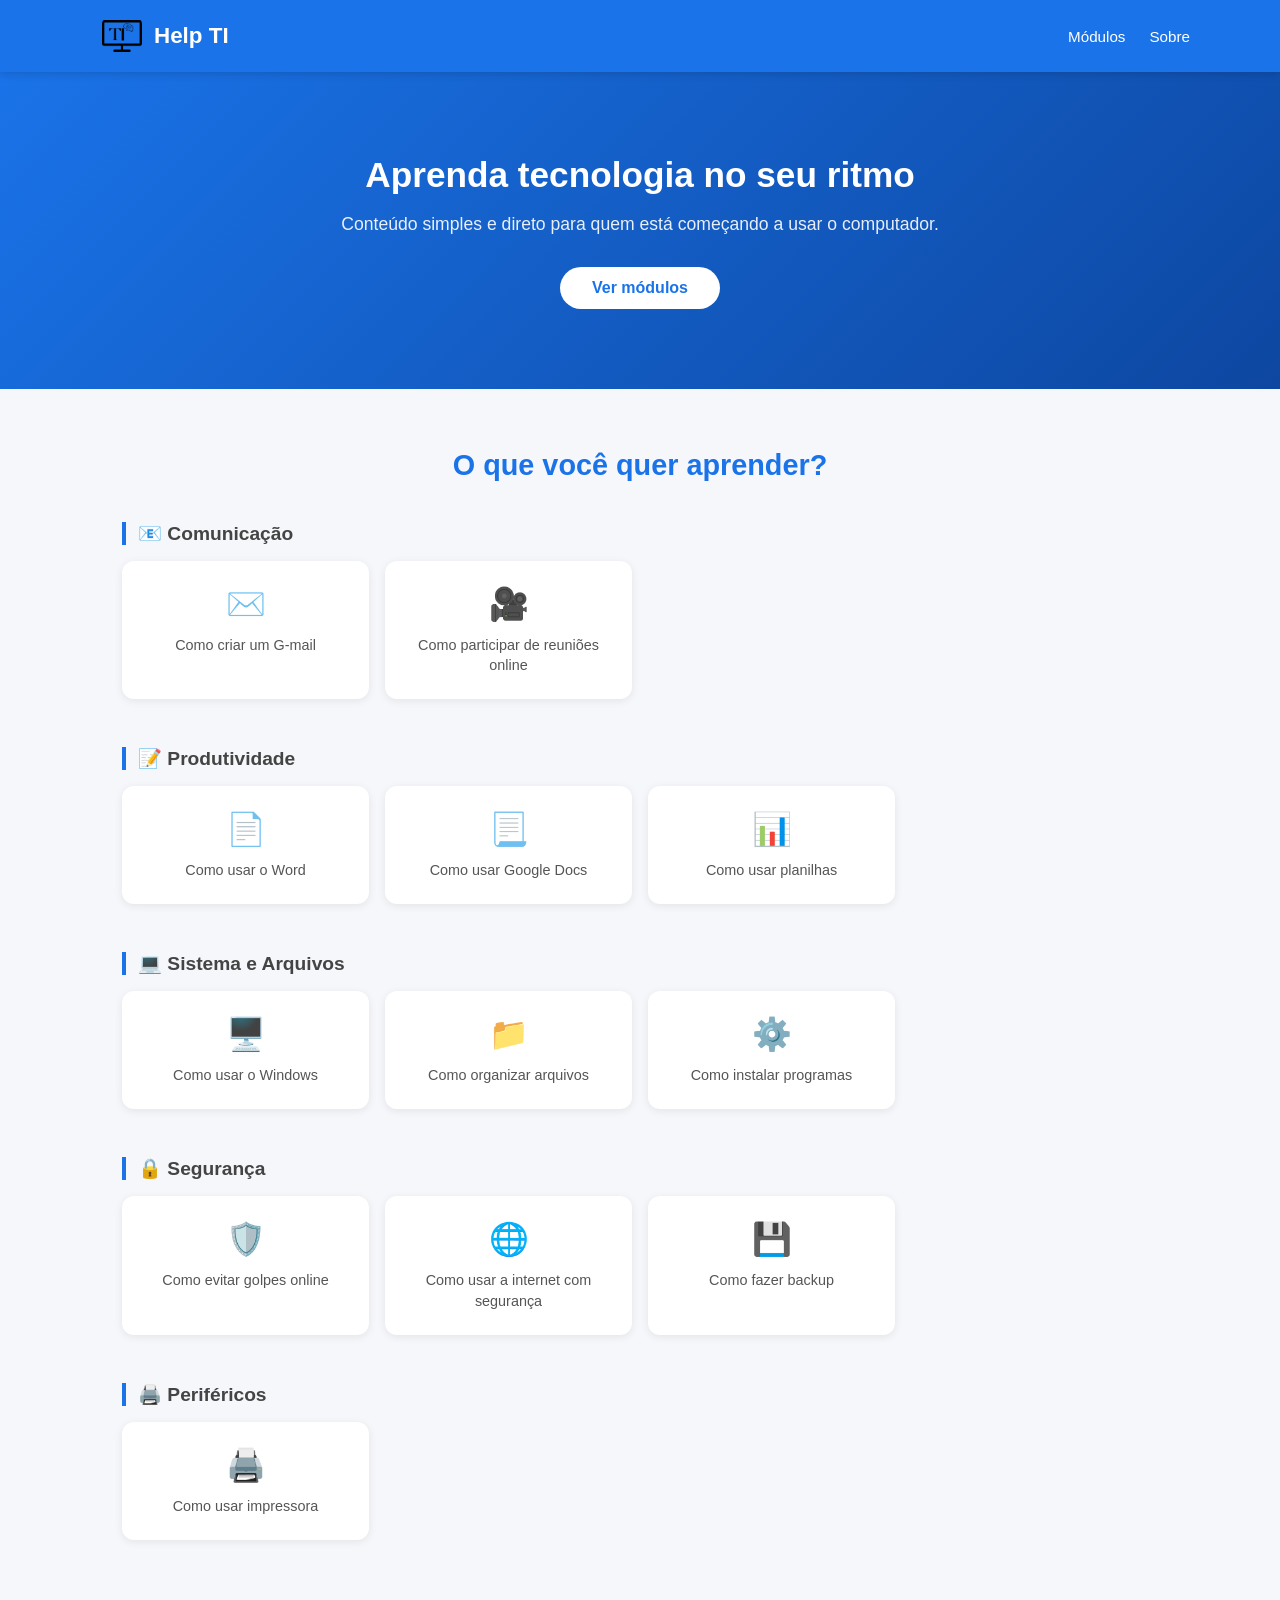
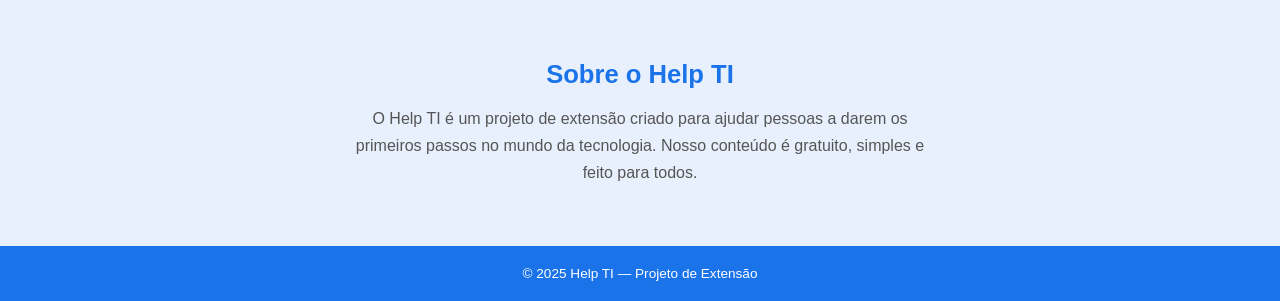
==== index.html @ b7c9fcc4 "Add files via upload" ====
<!DOCTYPE html>
<html lang="pt-BR">
<head>
  <meta charset="UTF-8" />
  <meta name="viewport" content="width=device-width, initial-scale=1.0" />
  <title>Help TI</title>
  <link rel="stylesheet" href="style.css" />
  <link rel="icon" href="Design sem nome.png" type="image/png" />
</head>
<body>

  <!-- HEADER -->
  <header>
    <div class="header-inner">
      <div class="logo">
        <a href=""></a><img src="Design sem nome.png" alt="Logo Help TI" />
        <span>Help TI</span>
      </div>
      <nav>
        <a href="#modulos">Módulos</a>
        <a href="#sobre">Sobre</a>
      </nav>
    </div>
  </header>

  <!-- HERO -->
  <section class="hero">
    <div class="hero-content">
      <h1>Aprenda tecnologia no seu ritmo</h1>
      <p>Conteúdo simples e direto para quem está começando a usar o computador.</p>
      <a href="#modulos" class="btn">Ver módulos</a>
    </div>
  </section>

  <!-- MÓDULOS -->
  <section id="modulos" class="modulos">
    <h2>O que você quer aprender?</h2>

    <div class="categorias">

      <div class="categoria">
        <h3>📧 Comunicação</h3>
        <div class="cards">
          <a href="modulos/criar-email.html" class="card">
            <span class="icone">✉️</span>
            <p>Como criar um G-mail</p>
          </a>
          <a href="modulos/reunioes-online.html" class="card">
            <span class="icone">🎥</span>
            <p>Como participar de reuniões online</p>
          </a>
        </div>
      </div>

      <div class="categoria">
        <h3>📝 Produtividade</h3>
        <div class="cards">
          <a href="modulos/usar-word.html" class="card">
            <span class="icone">📄</span>
            <p>Como usar o Word</p>
          </a>
          <a href="modulos/usar-google-docs.html" class="card">
            <span class="icone">📃</span>
            <p>Como usar Google Docs</p>
          </a>
          <a href="modulos/usar-planilhas.html" class="card">
            <span class="icone">📊</span>
            <p>Como usar planilhas</p>
          </a>
        </div>
      </div>

      <div class="categoria">
        <h3>💻 Sistema e Arquivos</h3>
        <div class="cards">
          <a href="modulos/usar-windows.html" class="card">
            <span class="icone">🖥️</span>
            <p>Como usar o Windows</p>
          </a>
          <a href="modulos/organizar-arquivos.html" class="card">
            <span class="icone">📁</span>
            <p>Como organizar arquivos</p>
          </a>
          <a href="modulos/instalar-programas.html" class="card">
            <span class="icone">⚙️</span>
            <p>Como instalar programas</p>
          </a>
        </div>
      </div>

      <div class="categoria">
        <h3>🔒 Segurança</h3>
        <div class="cards">
          <a href="modulos/evitar-golpes.html" class="card">
            <span class="icone">🛡️</span>
            <p>Como evitar golpes online</p>
          </a>
          <a href="modulos/internet-segura.html" class="card">
            <span class="icone">🌐</span>
            <p>Como usar a internet com segurança</p>
          </a>
          <a href="modulos/fazer-backup.html" class="card">
            <span class="icone">💾</span>
            <p>Como fazer backup</p>
          </a>
        </div>
      </div>

      <div class="categoria">
        <h3>🖨️ Periféricos</h3>
        <div class="cards">
          <a href="modulos/usar-impressora.html" class="card">
            <span class="icone">🖨️</span>
            <p>Como usar impressora</p>
          </a>
        </div>
      </div>

    </div>
  </section>

  <!-- SOBRE -->
  <section id="sobre" class="sobre">
    <h2>Sobre o Help TI</h2>
    <p>O Help TI é um projeto de extensão criado para ajudar pessoas a darem os primeiros passos no mundo da tecnologia. Nosso conteúdo é gratuito, simples e feito para todos.</p>
  </section>

  <!-- FOOTER -->
  <footer>
    <p>© 2025 Help TI — Projeto de Extensão</p>
  </footer>

  <script src="script.js"></script>
</body>
</html>
---- style.css ----
/* ===== RESET & BASE ===== */
* {
  margin: 0;
  padding: 0;
  box-sizing: border-box;
}

body {
  font-family: 'Segoe UI', Tahoma, Geneva, Verdana, sans-serif;
  background-color: #f5f7fa;
  color: #333;
}

a {
  text-decoration: none;
  color: inherit;
}

/* ===== HEADER ===== */
header {
  background-color: #1a73e8;
  padding: 16px 32px;
  position: sticky;
  top: 0;
  z-index: 100;
  box-shadow: 0 2px 8px rgba(0,0,0,0.15);
}

.header-inner {
  max-width: 1100px;
  margin: 0 auto;
  display: flex;
  align-items: center;
  justify-content: space-between;
}

.logo {
  display: flex;
  align-items: center;
  gap: 12px;
}

.logo img {
  height: 40px;
  width: 40px;
  object-fit: contain;
  border-radius: 8px;
}

.logo span {
  font-size: 1.4rem;
  font-weight: 700;
  color: #fff;
}

nav {
  display: flex;
  gap: 24px;
}

nav a {
  color: #fff;
  font-size: 0.95rem;
  font-weight: 500;
  transition: opacity 0.2s;
}

nav a:hover {
  opacity: 0.8;
}

/* ===== HERO ===== */
.hero {
  background: linear-gradient(135deg, #1a73e8, #0d47a1);
  color: #fff;
  padding: 80px 32px;
  text-align: center;
}

.hero-content {
  max-width: 600px;
  margin: 0 auto;
}

.hero h1 {
  font-size: 2.2rem;
  margin-bottom: 16px;
  line-height: 1.3;
}

.hero p {
  font-size: 1.1rem;
  margin-bottom: 32px;
  opacity: 0.9;
}

.btn {
  background-color: #fff;
  color: #1a73e8;
  padding: 12px 32px;
  border-radius: 24px;
  font-weight: 700;
  font-size: 1rem;
  transition: transform 0.2s, box-shadow 0.2s;
  display: inline-block;
}

.btn:hover {
  transform: translateY(-2px);
  box-shadow: 0 4px 16px rgba(0,0,0,0.2);
}

/* ===== MÓDULOS ===== */
.modulos {
  max-width: 1100px;
  margin: 60px auto;
  padding: 0 32px;
}

.modulos h2 {
  font-size: 1.8rem;
  margin-bottom: 40px;
  text-align: center;
  color: #1a73e8;
}

.categorias {
  display: flex;
  flex-direction: column;
  gap: 48px;
}

.categoria h3 {
  font-size: 1.2rem;
  margin-bottom: 16px;
  color: #444;
  border-left: 4px solid #1a73e8;
  padding-left: 12px;
}

.cards {
  display: grid;
  grid-template-columns: repeat(auto-fill, minmax(200px, 1fr));
  gap: 16px;
}

.card {
  background: #fff;
  border-radius: 12px;
  padding: 24px 16px;
  text-align: center;
  box-shadow: 0 2px 8px rgba(0,0,0,0.08);
  transition: transform 0.2s, box-shadow 0.2s;
  cursor: pointer;
  display: flex;
  flex-direction: column;
  align-items: center;
  gap: 12px;
}

.card:hover {
  transform: translateY(-4px);
  box-shadow: 0 6px 20px rgba(26, 115, 232, 0.2);
}

.card .icone {
  font-size: 2rem;
}

.card p {
  font-size: 0.9rem;
  color: #555;
  line-height: 1.4;
}

/* ===== SOBRE ===== */
.sobre {
  background-color: #e8f0fe;
  padding: 60px 32px;
  text-align: center;
}

.sobre h2 {
  font-size: 1.6rem;
  color: #1a73e8;
  margin-bottom: 16px;
}

.sobre p {
  max-width: 600px;
  margin: 0 auto;
  font-size: 1rem;
  color: #555;
  line-height: 1.7;
}

/* ===== FOOTER ===== */
footer {
  background-color: #1a73e8;
  color: #fff;
  text-align: center;
  padding: 20px;
  font-size: 0.85rem;
}

/* ===== PÁGINA DE MÓDULO ===== */
.modulo-container {
  max-width: 800px;
  margin: 40px auto;
  padding: 0 32px 60px;
}

.modulo-container .voltar {
  display: inline-flex;
  align-items: center;
  gap: 6px;
  color: #1a73e8;
  font-weight: 600;
  margin-bottom: 24px;
  font-size: 0.95rem;
  transition: opacity 0.2s;
}

.modulo-container .voltar:hover {
  opacity: 0.7;
}

.modulo-container h1 {
  font-size: 1.8rem;
  color: #1a73e8;
  margin-bottom: 8px;
}

.modulo-container .subtitulo {
  color: #777;
  margin-bottom: 32px;
  font-size: 0.95rem;
}

.modulo-container h2 {
  font-size: 1.2rem;
  color: #333;
  margin: 28px 0 10px;
}

.modulo-container p {
  line-height: 1.8;
  color: #555;
  margin-bottom: 12px;
}

.modulo-container ol,
.modulo-container ul {
  padding-left: 24px;
  color: #555;
  line-height: 2;
}

.dica {
  background-color: #e8f0fe;
  border-left: 4px solid #1a73e8;
  padding: 16px 20px;
  border-radius: 8px;
  margin: 24px 0;
  font-size: 0.95rem;
  color: #333;
}

.alerta {
  background-color: #fff3e0;
  border-left: 4px solid #f57c00;
  padding: 16px 20px;
  border-radius: 8px;
  margin: 24px 0;
  font-size: 0.95rem;
  color: #333;
}

/* ===== RESPONSIVO ===== */
@media (max-width: 600px) {
  .hero h1 {
    font-size: 1.6rem;
  }

  .cards {
    grid-template-columns: repeat(auto-fill, minmax(150px, 1fr));
  }

  .header-inner {
    flex-direction: column;
    gap: 12px;
  }
}
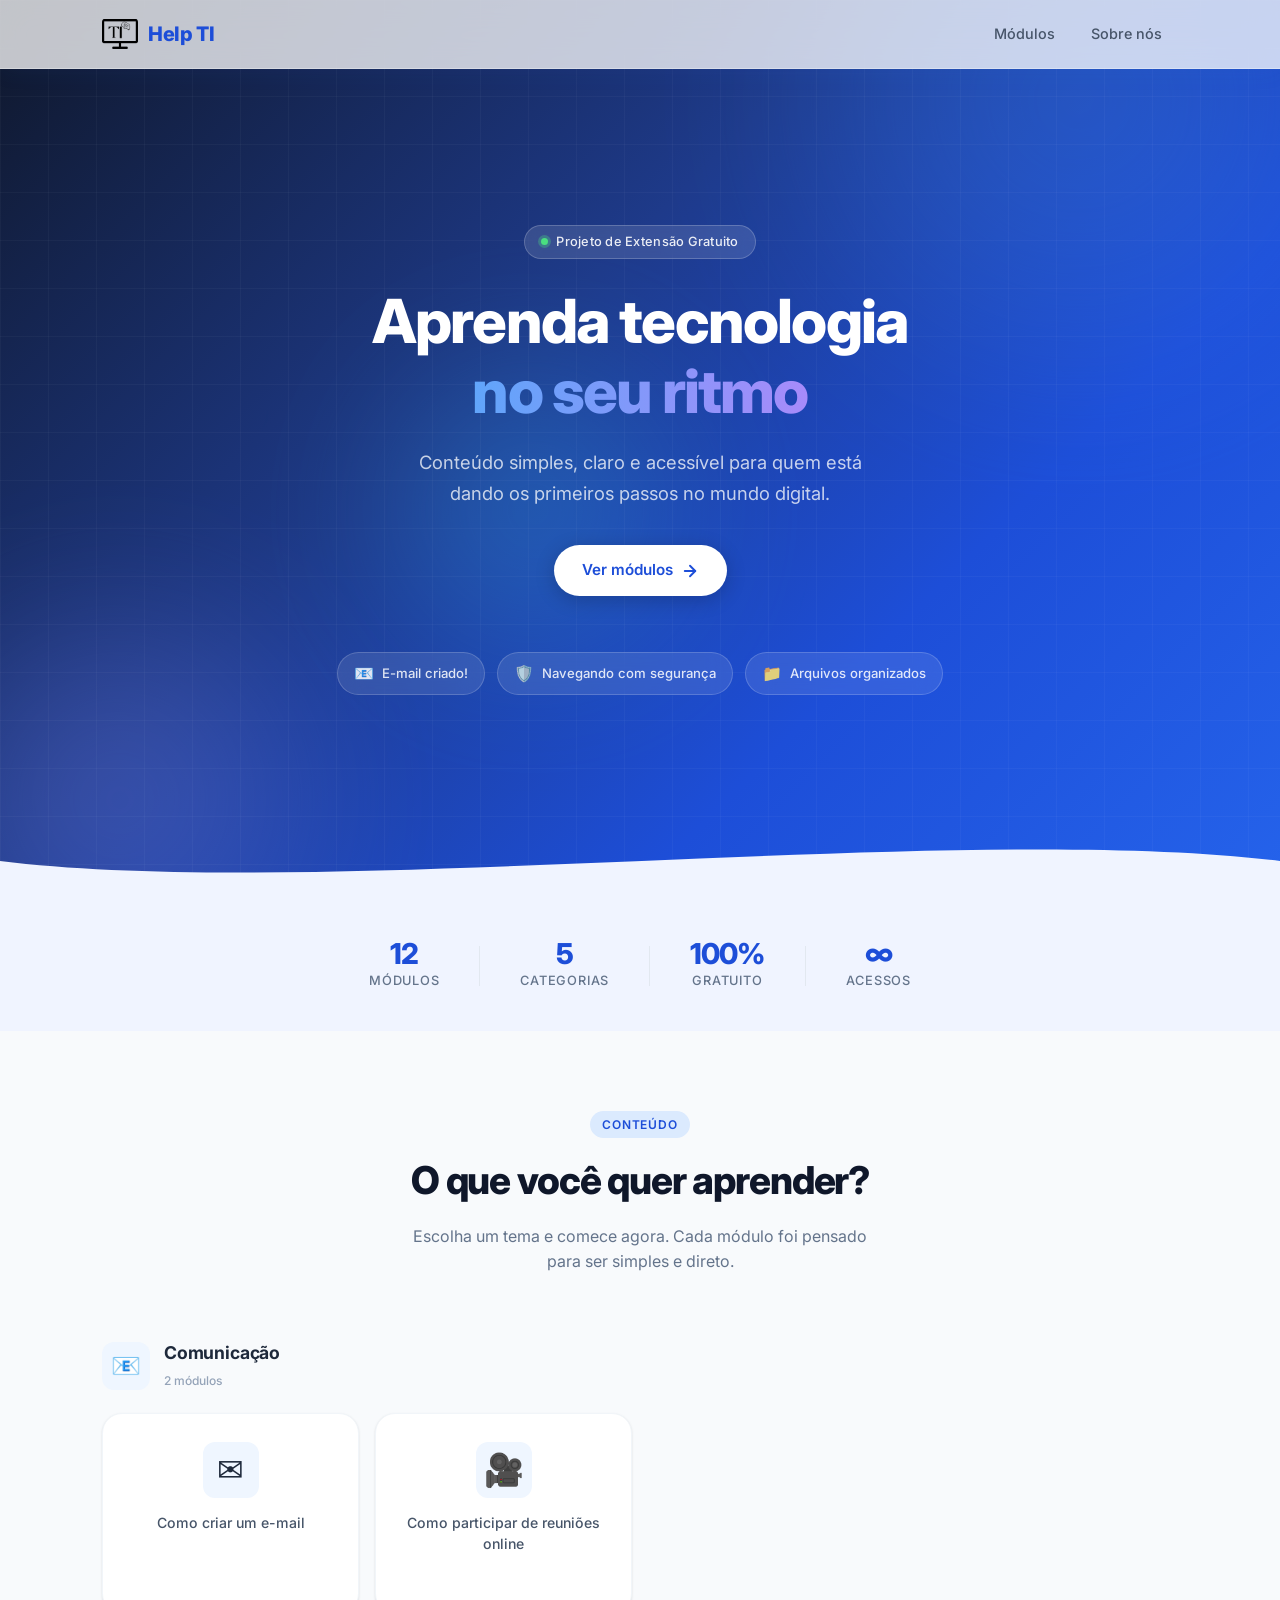
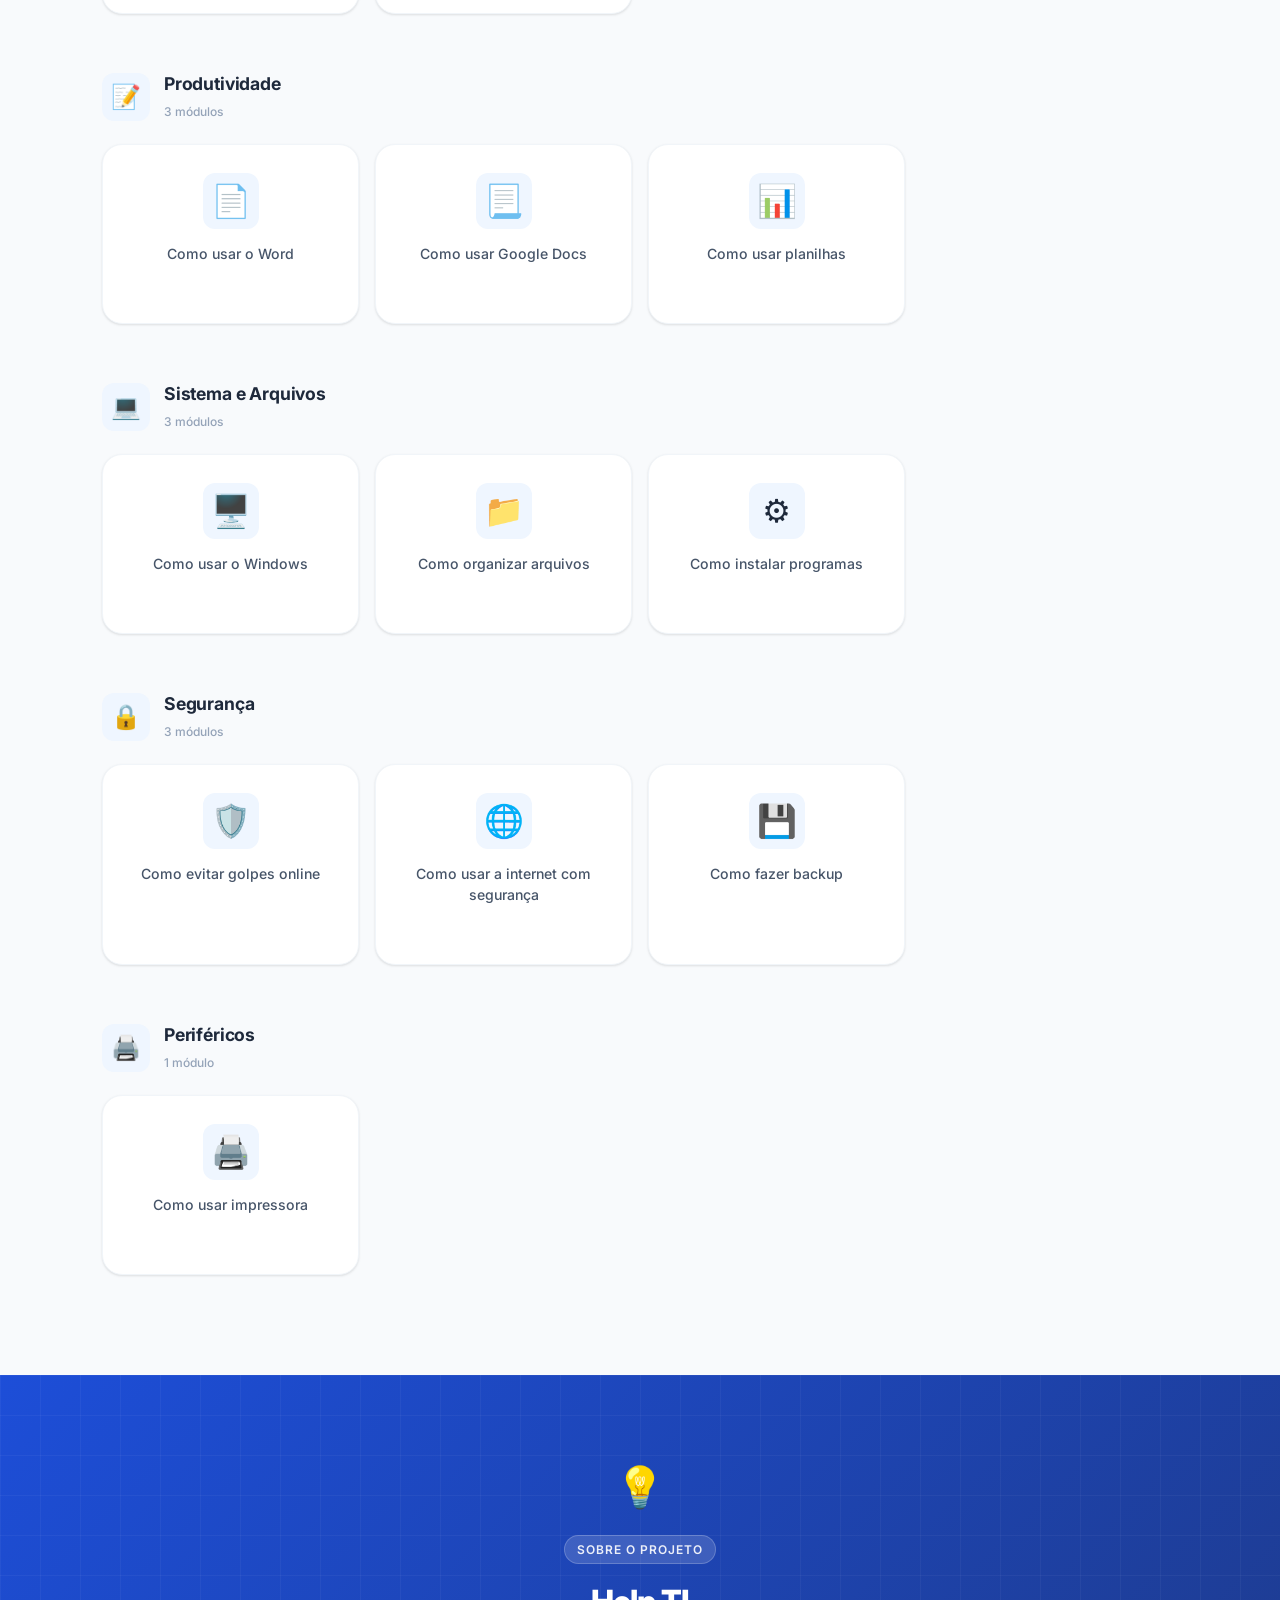
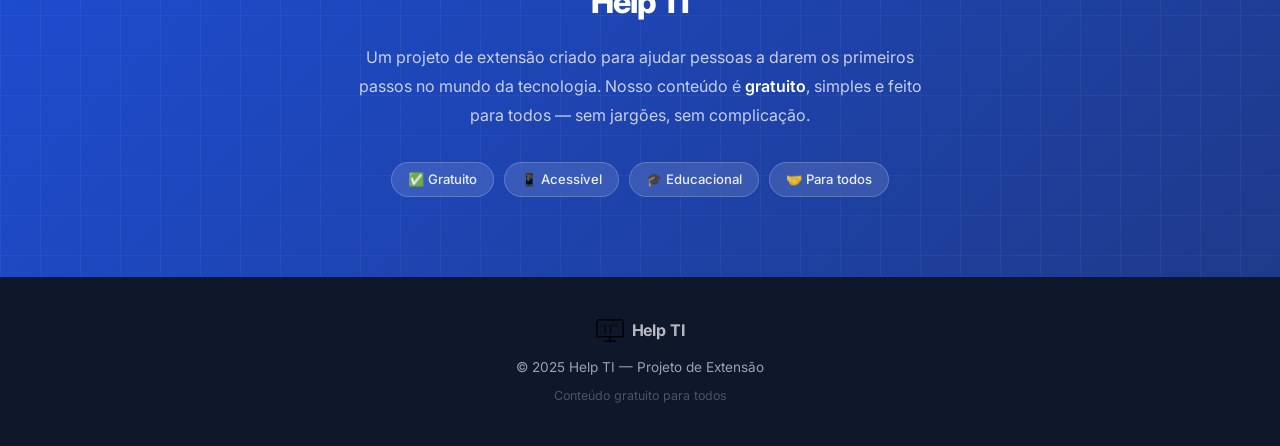
==== commit f98f3fa8: "Add files via upload" ====
--- a/index.html
+++ b/index.html
@@ -3,115 +3,234 @@
 <head>
   <meta charset="UTF-8" />
   <meta name="viewport" content="width=device-width, initial-scale=1.0" />
-  <title>Help TI</title>
+  <title>Help TI — Aprenda tecnologia no seu ritmo</title>
   <link rel="stylesheet" href="style.css" />
   <link rel="icon" href="Design sem nome.png" type="image/png" />
+  <link rel="preconnect" href="https://fonts.googleapis.com" />
+  <link rel="preconnect" href="https://fonts.gstatic.com" crossorigin />
+  <link href="https://fonts.googleapis.com/css2?family=Inter:wght@400;500;600;700;800&display=swap" rel="stylesheet" />
 </head>
 <body>
 
-  <!-- HEADER -->
-  <header>
+  <!-- NAVBAR -->
+  <header id="navbar">
     <div class="header-inner">
-      <div class="logo">
-        <a href=""></a><img src="Design sem nome.png" alt="Logo Help TI" />
+      <a href="index.html" class="logo" aria-label="Help TI - Página inicial">
+        <img src="Design sem nome.png" alt="Logo Help TI" />
         <span>Help TI</span>
-      </div>
-      <nav>
-        <a href="#modulos">Módulos</a>
-        <a href="#sobre">Sobre</a>
+      </a>
+      <nav aria-label="Navegação principal">
+        <a href="#modulos" class="nav-link">Módulos</a>
+        <a href="sobre.html" class="nav-link">Sobre nós</a>
       </nav>
+      <button class="menu-toggle" aria-label="Abrir menu" aria-expanded="false">
+        <span></span><span></span><span></span>
+      </button>
+    </div>
+    <!-- menu mobile -->
+    <div class="mobile-menu" id="mobileMenu" aria-hidden="true">
+      <a href="#modulos" class="mobile-link">Módulos</a>
+      <a href="sobre.html" class="mobile-link">Sobre nós</a>
     </div>
   </header>
 
   <!-- HERO -->
-  <section class="hero">
+  <section class="hero" aria-label="Apresentação">
+    <!-- elementos decorativos de fundo -->
+    <div class="hero-bg" aria-hidden="true">
+      <div class="blob blob-1"></div>
+      <div class="blob blob-2"></div>
+      <div class="blob blob-3"></div>
+      <div class="grid-overlay"></div>
+    </div>
+
     <div class="hero-content">
-      <h1>Aprenda tecnologia no seu ritmo</h1>
-      <p>Conteúdo simples e direto para quem está começando a usar o computador.</p>
-      <a href="#modulos" class="btn">Ver módulos</a>
+      <div class="hero-badge">
+        <span class="badge-dot"></span>
+        Projeto de Extensão Gratuito
+      </div>
+      <h1>Aprenda tecnologia<br /><span class="hero-highlight">no seu ritmo</span></h1>
+      <p>Conteúdo simples, claro e acessível para quem está dando os primeiros passos no mundo digital.</p>
+      <div class="hero-actions">
+        <a href="#modulos" class="btn btn-primary">
+          Ver módulos
+          <svg xmlns="http://www.w3.org/2000/svg" width="18" height="18" viewBox="0 0 24 24" fill="none" stroke="currentColor" stroke-width="2.5" stroke-linecap="round" stroke-linejoin="round" aria-hidden="true"><path d="M5 12h14"/><path d="m12 5 7 7-7 7"/></svg>
+        </a>
+      </div>
+
+      <!-- ilustração discreta -->
+      <div class="hero-illustration" aria-hidden="true">
+        <div class="floating-card fc-1">
+          <span>📧</span> E-mail criado!
+        </div>
+        <div class="floating-card fc-2">
+          <span>🛡️</span> Navegando com segurança
+        </div>
+        <div class="floating-card fc-3">
+          <span>📁</span> Arquivos organizados
+        </div>
+      </div>
+    </div>
+
+    <!-- wave divisor -->
+    <div class="hero-wave" aria-hidden="true">
+      <svg viewBox="0 0 1440 80" preserveAspectRatio="none" xmlns="http://www.w3.org/2000/svg">
+        <path d="M0,40 C360,80 1080,0 1440,40 L1440,80 L0,80 Z" fill="#f0f4ff"/>
+      </svg>
+    </div>
+  </section>
+
+  <!-- STATS -->
+  <section class="stats" aria-label="Números do projeto">
+    <div class="stats-inner">
+      <div class="stat-item">
+        <strong>12</strong>
+        <span>Módulos</span>
+      </div>
+      <div class="stat-divider" aria-hidden="true"></div>
+      <div class="stat-item">
+        <strong>5</strong>
+        <span>Categorias</span>
+      </div>
+      <div class="stat-divider" aria-hidden="true"></div>
+      <div class="stat-item">
+        <strong>100%</strong>
+        <span>Gratuito</span>
+      </div>
+      <div class="stat-divider" aria-hidden="true"></div>
+      <div class="stat-item">
+        <strong>∞</strong>
+        <span>Acessos</span>
+      </div>
     </div>
   </section>
 
   <!-- MÓDULOS -->
-  <section id="modulos" class="modulos">
-    <h2>O que você quer aprender?</h2>
+  <section id="modulos" class="modulos" aria-label="Módulos de aprendizado">
+    <div class="section-header">
+      <span class="section-tag">Conteúdo</span>
+      <h2>O que você quer aprender?</h2>
+      <p>Escolha um tema e comece agora. Cada módulo foi pensado para ser simples e direto.</p>
+    </div>
 
     <div class="categorias">
 
-      <div class="categoria">
-        <h3>📧 Comunicação</h3>
+      <div class="categoria reveal">
+        <div class="categoria-header">
+          <div class="categoria-icon" aria-hidden="true">📧</div>
+          <div>
+            <h3>Comunicação</h3>
+            <span class="categoria-count">2 módulos</span>
+          </div>
+        </div>
         <div class="cards">
           <a href="modulos/criar-email.html" class="card">
-            <span class="icone">✉️</span>
-            <p>Como criar um G-mail</p>
+            <div class="card-icon-wrap" aria-hidden="true">✉️</div>
+            <p>Como criar um e-mail</p>
+            <span class="card-arrow" aria-hidden="true">→</span>
           </a>
           <a href="modulos/reunioes-online.html" class="card">
-            <span class="icone">🎥</span>
+            <div class="card-icon-wrap" aria-hidden="true">🎥</div>
             <p>Como participar de reuniões online</p>
-          </a>
-        </div>
-      </div>
-
-      <div class="categoria">
-        <h3>📝 Produtividade</h3>
+            <span class="card-arrow" aria-hidden="true">→</span>
+          </a>
+        </div>
+      </div>
+
+      <div class="categoria reveal">
+        <div class="categoria-header">
+          <div class="categoria-icon" aria-hidden="true">📝</div>
+          <div>
+            <h3>Produtividade</h3>
+            <span class="categoria-count">3 módulos</span>
+          </div>
+        </div>
         <div class="cards">
           <a href="modulos/usar-word.html" class="card">
-            <span class="icone">📄</span>
+            <div class="card-icon-wrap" aria-hidden="true">📄</div>
             <p>Como usar o Word</p>
+            <span class="card-arrow" aria-hidden="true">→</span>
           </a>
           <a href="modulos/usar-google-docs.html" class="card">
-            <span class="icone">📃</span>
+            <div class="card-icon-wrap" aria-hidden="true">📃</div>
             <p>Como usar Google Docs</p>
+            <span class="card-arrow" aria-hidden="true">→</span>
           </a>
           <a href="modulos/usar-planilhas.html" class="card">
-            <span class="icone">📊</span>
+            <div class="card-icon-wrap" aria-hidden="true">📊</div>
             <p>Como usar planilhas</p>
-          </a>
-        </div>
-      </div>
-
-      <div class="categoria">
-        <h3>💻 Sistema e Arquivos</h3>
+            <span class="card-arrow" aria-hidden="true">→</span>
+          </a>
+        </div>
+      </div>
+
+      <div class="categoria reveal">
+        <div class="categoria-header">
+          <div class="categoria-icon" aria-hidden="true">💻</div>
+          <div>
+            <h3>Sistema e Arquivos</h3>
+            <span class="categoria-count">3 módulos</span>
+          </div>
+        </div>
         <div class="cards">
           <a href="modulos/usar-windows.html" class="card">
-            <span class="icone">🖥️</span>
+            <div class="card-icon-wrap" aria-hidden="true">🖥️</div>
             <p>Como usar o Windows</p>
+            <span class="card-arrow" aria-hidden="true">→</span>
           </a>
           <a href="modulos/organizar-arquivos.html" class="card">
-            <span class="icone">📁</span>
+            <div class="card-icon-wrap" aria-hidden="true">📁</div>
             <p>Como organizar arquivos</p>
+            <span class="card-arrow" aria-hidden="true">→</span>
           </a>
           <a href="modulos/instalar-programas.html" class="card">
-            <span class="icone">⚙️</span>
+            <div class="card-icon-wrap" aria-hidden="true">⚙️</div>
             <p>Como instalar programas</p>
-          </a>
-        </div>
-      </div>
-
-      <div class="categoria">
-        <h3>🔒 Segurança</h3>
+            <span class="card-arrow" aria-hidden="true">→</span>
+          </a>
+        </div>
+      </div>
+
+      <div class="categoria reveal">
+        <div class="categoria-header">
+          <div class="categoria-icon" aria-hidden="true">🔒</div>
+          <div>
+            <h3>Segurança</h3>
+            <span class="categoria-count">3 módulos</span>
+          </div>
+        </div>
         <div class="cards">
           <a href="modulos/evitar-golpes.html" class="card">
-            <span class="icone">🛡️</span>
+            <div class="card-icon-wrap" aria-hidden="true">🛡️</div>
             <p>Como evitar golpes online</p>
+            <span class="card-arrow" aria-hidden="true">→</span>
           </a>
           <a href="modulos/internet-segura.html" class="card">
-            <span class="icone">🌐</span>
+            <div class="card-icon-wrap" aria-hidden="true">🌐</div>
             <p>Como usar a internet com segurança</p>
+            <span class="card-arrow" aria-hidden="true">→</span>
           </a>
           <a href="modulos/fazer-backup.html" class="card">
-            <span class="icone">💾</span>
+            <div class="card-icon-wrap" aria-hidden="true">💾</div>
             <p>Como fazer backup</p>
-          </a>
-        </div>
-      </div>
-
-      <div class="categoria">
-        <h3>🖨️ Periféricos</h3>
+            <span class="card-arrow" aria-hidden="true">→</span>
+          </a>
+        </div>
+      </div>
+
+      <div class="categoria reveal">
+        <div class="categoria-header">
+          <div class="categoria-icon" aria-hidden="true">🖨️</div>
+          <div>
+            <h3>Periféricos</h3>
+            <span class="categoria-count">1 módulo</span>
+          </div>
+        </div>
         <div class="cards">
           <a href="modulos/usar-impressora.html" class="card">
-            <span class="icone">🖨️</span>
+            <div class="card-icon-wrap" aria-hidden="true">🖨️</div>
             <p>Como usar impressora</p>
+            <span class="card-arrow" aria-hidden="true">→</span>
           </a>
         </div>
       </div>
@@ -120,14 +239,35 @@
   </section>
 
   <!-- SOBRE -->
-  <section id="sobre" class="sobre">
-    <h2>Sobre o Help TI</h2>
-    <p>O Help TI é um projeto de extensão criado para ajudar pessoas a darem os primeiros passos no mundo da tecnologia. Nosso conteúdo é gratuito, simples e feito para todos.</p>
+  <section id="sobre" class="sobre reveal" aria-label="Sobre o projeto">
+    <div class="sobre-inner">
+      <div class="sobre-icon" aria-hidden="true">💡</div>
+      <span class="section-tag">Sobre o projeto</span>
+      <h2>Help TI</h2>
+      <p>
+        Um projeto de extensão criado para ajudar pessoas a darem os primeiros passos 
+        no mundo da tecnologia. Nosso conteúdo é <strong>gratuito</strong>, simples e feito para todos — 
+        sem jargões, sem complicação.
+      </p>
+      <div class="sobre-tags" aria-label="Características do projeto">
+        <span class="tag">✅ Gratuito</span>
+        <span class="tag">📱 Acessível</span>
+        <span class="tag">🎓 Educacional</span>
+        <span class="tag">🤝 Para todos</span>
+      </div>
+    </div>
   </section>
 
   <!-- FOOTER -->
   <footer>
-    <p>© 2025 Help TI — Projeto de Extensão</p>
+    <div class="footer-inner">
+      <div class="footer-logo">
+        <img src="Design sem nome.png" alt="Logo Help TI" />
+        <span>Help TI</span>
+      </div>
+      <p class="footer-copy">© 2025 Help TI — Projeto de Extensão</p>
+      <p class="footer-sub">Conteúdo gratuito para todos</p>
+    </div>
   </footer>
 
   <script src="script.js"></script>
--- a/style.css
+++ b/style.css
@@ -1,14 +1,66 @@
+/* ============================================================
+   HELP TI — Design System
+   ============================================================ */
+
+/* ===== VARIÁVEIS ===== */
+:root {
+  --blue-50:  #eff6ff;
+  --blue-100: #dbeafe;
+  --blue-200: #bfdbfe;
+  --blue-400: #60a5fa;
+  --blue-500: #3b82f6;
+  --blue-600: #2563eb;
+  --blue-700: #1d4ed8;
+  --blue-800: #1e40af;
+  --blue-900: #1e3a8a;
+
+  --gray-50:  #f8fafc;
+  --gray-100: #f1f5f9;
+  --gray-200: #e2e8f0;
+  --gray-300: #cbd5e1;
+  --gray-400: #94a3b8;
+  --gray-500: #64748b;
+  --gray-600: #475569;
+  --gray-700: #334155;
+  --gray-800: #1e293b;
+  --gray-900: #0f172a;
+
+  --white: #ffffff;
+  --orange-400: #fb923c;
+  --orange-500: #f97316;
+
+  --radius-sm:  6px;
+  --radius-md:  12px;
+  --radius-lg:  20px;
+  --radius-xl:  28px;
+  --radius-full: 9999px;
+
+  --shadow-sm:  0 1px 3px rgba(0,0,0,0.08), 0 1px 2px rgba(0,0,0,0.04);
+  --shadow-md:  0 4px 16px rgba(0,0,0,0.08), 0 2px 6px rgba(0,0,0,0.04);
+  --shadow-lg:  0 10px 40px rgba(0,0,0,0.10), 0 4px 12px rgba(0,0,0,0.05);
+  --shadow-blue: 0 8px 32px rgba(37, 99, 235, 0.25);
+
+  --transition: 0.25s cubic-bezier(0.4, 0, 0.2, 1);
+  --transition-slow: 0.4s cubic-bezier(0.4, 0, 0.2, 1);
+}
+
 /* ===== RESET & BASE ===== */
-* {
+*, *::before, *::after {
   margin: 0;
   padding: 0;
   box-sizing: border-box;
 }
 
+html {
+  scroll-behavior: smooth;
+}
+
 body {
-  font-family: 'Segoe UI', Tahoma, Geneva, Verdana, sans-serif;
-  background-color: #f5f7fa;
-  color: #333;
+  font-family: 'Inter', 'Segoe UI', system-ui, sans-serif;
+  background-color: var(--gray-50);
+  color: var(--gray-800);
+  line-height: 1.6;
+  -webkit-font-smoothing: antialiased;
 }
 
 a {
@@ -16,19 +68,50 @@
   color: inherit;
 }
 
-/* ===== HEADER ===== */
-header {
-  background-color: #1a73e8;
-  padding: 16px 32px;
-  position: sticky;
+img {
+  max-width: 100%;
+  display: block;
+}
+
+/* ===== UTILITÁRIOS ===== */
+.section-tag {
+  display: inline-block;
+  background: var(--blue-100);
+  color: var(--blue-700);
+  font-size: 0.75rem;
+  font-weight: 600;
+  letter-spacing: 0.08em;
+  text-transform: uppercase;
+  padding: 4px 12px;
+  border-radius: var(--radius-full);
+  margin-bottom: 12px;
+}
+
+/* ===== NAVBAR ===== */
+#navbar {
+  position: fixed;
   top: 0;
-  z-index: 100;
-  box-shadow: 0 2px 8px rgba(0,0,0,0.15);
+  left: 0;
+  right: 0;
+  z-index: 200;
+  background: rgba(255, 255, 255, 0.75);
+  backdrop-filter: blur(16px);
+  -webkit-backdrop-filter: blur(16px);
+  border-bottom: 1px solid rgba(255,255,255,0.3);
+  box-shadow: 0 1px 24px rgba(37, 99, 235, 0.08);
+  transition: background var(--transition), box-shadow var(--transition);
+}
+
+#navbar.scrolled {
+  background: rgba(255, 255, 255, 0.92);
+  box-shadow: 0 2px 32px rgba(37, 99, 235, 0.12);
 }
 
 .header-inner {
-  max-width: 1100px;
+  max-width: 1140px;
   margin: 0 auto;
+  padding: 0 32px;
+  height: 68px;
   display: flex;
   align-items: center;
   justify-content: space-between;
@@ -37,257 +120,1108 @@
 .logo {
   display: flex;
   align-items: center;
-  gap: 12px;
+  gap: 10px;
+  text-decoration: none;
 }
 
 .logo img {
-  height: 40px;
-  width: 40px;
+  height: 36px;
+  width: 36px;
   object-fit: contain;
-  border-radius: 8px;
+  border-radius: var(--radius-sm);
 }
 
 .logo span {
-  font-size: 1.4rem;
-  font-weight: 700;
-  color: #fff;
+  font-size: 1.25rem;
+  font-weight: 800;
+  color: var(--blue-700);
+  letter-spacing: -0.02em;
 }
 
 nav {
   display: flex;
-  gap: 24px;
-}
-
-nav a {
-  color: #fff;
-  font-size: 0.95rem;
+  align-items: center;
+  gap: 4px;
+}
+
+.nav-link {
+  color: var(--gray-600);
+  font-size: 0.9rem;
   font-weight: 500;
-  transition: opacity 0.2s;
-}
-
-nav a:hover {
-  opacity: 0.8;
+  padding: 8px 16px;
+  border-radius: var(--radius-full);
+  transition: color var(--transition), background var(--transition);
+}
+
+.nav-link:hover {
+  color: var(--blue-600);
+  background: var(--blue-50);
+}
+
+/* menu toggle (mobile) */
+.menu-toggle {
+  display: none;
+  flex-direction: column;
+  gap: 5px;
+  background: none;
+  border: none;
+  cursor: pointer;
+  padding: 8px;
+  border-radius: var(--radius-sm);
+}
+
+.menu-toggle span {
+  display: block;
+  width: 22px;
+  height: 2px;
+  background: var(--gray-700);
+  border-radius: 2px;
+  transition: transform var(--transition), opacity var(--transition);
+}
+
+.menu-toggle.open span:nth-child(1) { transform: translateY(7px) rotate(45deg); }
+.menu-toggle.open span:nth-child(2) { opacity: 0; }
+.menu-toggle.open span:nth-child(3) { transform: translateY(-7px) rotate(-45deg); }
+
+/* mobile menu */
+.mobile-menu {
+  display: none;
+  flex-direction: column;
+  padding: 12px 24px 20px;
+  border-top: 1px solid var(--gray-100);
+  gap: 4px;
+}
+
+.mobile-menu.open {
+  display: flex;
+}
+
+.mobile-link {
+  color: var(--gray-700);
+  font-size: 1rem;
+  font-weight: 500;
+  padding: 12px 16px;
+  border-radius: var(--radius-md);
+  transition: background var(--transition), color var(--transition);
+}
+
+.mobile-link:hover {
+  background: var(--blue-50);
+  color: var(--blue-600);
 }
 
 /* ===== HERO ===== */
 .hero {
-  background: linear-gradient(135deg, #1a73e8, #0d47a1);
-  color: #fff;
+  position: relative;
+  min-height: 100vh;
+  display: flex;
+  align-items: center;
+  justify-content: center;
+  overflow: hidden;
+  background: linear-gradient(135deg, #0f172a 0%, #1e3a8a 40%, #1d4ed8 70%, #2563eb 100%);
+  padding: 120px 32px 100px;
+}
+
+/* blobs decorativos */
+.hero-bg {
+  position: absolute;
+  inset: 0;
+  pointer-events: none;
+}
+
+.blob {
+  position: absolute;
+  border-radius: 50%;
+  filter: blur(80px);
+  opacity: 0.35;
+}
+
+.blob-1 {
+  width: 600px;
+  height: 600px;
+  background: radial-gradient(circle, #3b82f6, transparent);
+  top: -200px;
+  right: -100px;
+  animation: blobFloat 8s ease-in-out infinite;
+}
+
+.blob-2 {
+  width: 400px;
+  height: 400px;
+  background: radial-gradient(circle, #818cf8, transparent);
+  bottom: -100px;
+  left: -80px;
+  animation: blobFloat 10s ease-in-out infinite reverse;
+}
+
+.blob-3 {
+  width: 300px;
+  height: 300px;
+  background: radial-gradient(circle, #38bdf8, transparent);
+  top: 40%;
+  left: 30%;
+  animation: blobFloat 12s ease-in-out infinite 2s;
+}
+
+.grid-overlay {
+  position: absolute;
+  inset: 0;
+  background-image:
+    linear-gradient(rgba(255,255,255,0.03) 1px, transparent 1px),
+    linear-gradient(90deg, rgba(255,255,255,0.03) 1px, transparent 1px);
+  background-size: 48px 48px;
+}
+
+@keyframes blobFloat {
+  0%, 100% { transform: translate(0, 0) scale(1); }
+  33%       { transform: translate(20px, -20px) scale(1.05); }
+  66%       { transform: translate(-15px, 15px) scale(0.97); }
+}
+
+/* conteúdo hero */
+.hero-content {
+  position: relative;
+  z-index: 2;
+  text-align: center;
+  max-width: 680px;
+  margin: 0 auto;
+  color: var(--white);
+}
+
+.hero-badge {
+  display: inline-flex;
+  align-items: center;
+  gap: 8px;
+  background: rgba(255,255,255,0.12);
+  border: 1px solid rgba(255,255,255,0.2);
+  backdrop-filter: blur(8px);
+  color: rgba(255,255,255,0.9);
+  font-size: 0.8rem;
+  font-weight: 500;
+  padding: 6px 16px;
+  border-radius: var(--radius-full);
+  margin-bottom: 28px;
+  letter-spacing: 0.02em;
+}
+
+.badge-dot {
+  width: 7px;
+  height: 7px;
+  background: #4ade80;
+  border-radius: 50%;
+  box-shadow: 0 0 0 3px rgba(74, 222, 128, 0.3);
+  animation: pulse 2s ease-in-out infinite;
+}
+
+@keyframes pulse {
+  0%, 100% { box-shadow: 0 0 0 3px rgba(74, 222, 128, 0.3); }
+  50%       { box-shadow: 0 0 0 6px rgba(74, 222, 128, 0.1); }
+}
+
+.hero-content h1 {
+  font-size: clamp(2.4rem, 5vw, 3.8rem);
+  font-weight: 800;
+  line-height: 1.15;
+  letter-spacing: -0.03em;
+  margin-bottom: 20px;
+}
+
+.hero-highlight {
+  background: linear-gradient(90deg, #60a5fa, #a78bfa);
+  -webkit-background-clip: text;
+  -webkit-text-fill-color: transparent;
+  background-clip: text;
+}
+
+.hero-content > p {
+  font-size: 1.15rem;
+  color: rgba(255,255,255,0.75);
+  max-width: 500px;
+  margin: 0 auto 36px;
+  line-height: 1.7;
+}
+
+.hero-actions {
+  display: flex;
+  gap: 12px;
+  justify-content: center;
+  flex-wrap: wrap;
+  margin-bottom: 56px;
+}
+
+/* botões */
+.btn {
+  display: inline-flex;
+  align-items: center;
+  gap: 8px;
+  font-family: inherit;
+  font-weight: 600;
+  font-size: 0.95rem;
+  padding: 13px 28px;
+  border-radius: var(--radius-full);
+  border: none;
+  cursor: pointer;
+  transition: transform var(--transition), box-shadow var(--transition), background var(--transition);
+  text-decoration: none;
+}
+
+.btn-primary {
+  background: var(--white);
+  color: var(--blue-700);
+  box-shadow: 0 4px 20px rgba(0,0,0,0.2);
+}
+
+.btn-primary:hover {
+  transform: translateY(-3px);
+  box-shadow: 0 8px 32px rgba(0,0,0,0.25);
+}
+
+.btn-primary svg {
+  transition: transform var(--transition);
+}
+
+.btn-primary:hover svg {
+  transform: translateX(4px);
+}
+
+.btn-ghost {
+  background: rgba(255,255,255,0.1);
+  color: rgba(255,255,255,0.9);
+  border: 1px solid rgba(255,255,255,0.2);
+  backdrop-filter: blur(8px);
+}
+
+.btn-ghost:hover {
+  background: rgba(255,255,255,0.18);
+  transform: translateY(-2px);
+}
+
+/* floating cards ilustração */
+.hero-illustration {
+  display: flex;
+  gap: 12px;
+  justify-content: center;
+  flex-wrap: wrap;
+}
+
+.floating-card {
+  display: inline-flex;
+  align-items: center;
+  gap: 8px;
+  background: rgba(255,255,255,0.1);
+  border: 1px solid rgba(255,255,255,0.18);
+  backdrop-filter: blur(12px);
+  color: rgba(255,255,255,0.85);
+  font-size: 0.82rem;
+  font-weight: 500;
+  padding: 8px 16px;
+  border-radius: var(--radius-full);
+  animation: floatUp 0.6s ease both;
+}
+
+.floating-card span {
+  font-size: 1rem;
+}
+
+.fc-1 { animation-delay: 0.2s; }
+.fc-2 { animation-delay: 0.35s; }
+.fc-3 { animation-delay: 0.5s; }
+
+@keyframes floatUp {
+  from { opacity: 0; transform: translateY(16px); }
+  to   { opacity: 1; transform: translateY(0); }
+}
+
+/* wave */
+.hero-wave {
+  position: absolute;
+  bottom: -1px;
+  left: 0;
+  right: 0;
+  line-height: 0;
+}
+
+.hero-wave svg {
+  width: 100%;
+  height: 80px;
+}
+
+/* ===== STATS ===== */
+.stats {
+  background: #f0f4ff;
+  padding: 32px 32px;
+}
+
+.stats-inner {
+  max-width: 700px;
+  margin: 0 auto;
+  display: flex;
+  align-items: center;
+  justify-content: center;
+  gap: 0;
+  flex-wrap: wrap;
+}
+
+.stat-item {
+  display: flex;
+  flex-direction: column;
+  align-items: center;
+  padding: 8px 40px;
+  gap: 2px;
+}
+
+.stat-item strong {
+  font-size: 1.8rem;
+  font-weight: 800;
+  color: var(--blue-700);
+  letter-spacing: -0.03em;
+  line-height: 1;
+}
+
+.stat-item span {
+  font-size: 0.8rem;
+  color: var(--gray-500);
+  font-weight: 500;
+  text-transform: uppercase;
+  letter-spacing: 0.06em;
+}
+
+.stat-divider {
+  width: 1px;
+  height: 40px;
+  background: var(--gray-200);
+}
+
+/* ===== MÓDULOS ===== */
+.modulos {
+  max-width: 1140px;
+  margin: 0 auto;
+  padding: 80px 32px 100px;
+}
+
+.section-header {
+  text-align: center;
+  margin-bottom: 64px;
+}
+
+.section-header h2 {
+  font-size: clamp(1.8rem, 3vw, 2.4rem);
+  font-weight: 800;
+  color: var(--gray-900);
+  letter-spacing: -0.03em;
+  margin-bottom: 12px;
+}
+
+.section-header p {
+  font-size: 1rem;
+  color: var(--gray-500);
+  max-width: 480px;
+  margin: 0 auto;
+}
+
+.categorias {
+  display: flex;
+  flex-direction: column;
+  gap: 56px;
+}
+
+/* categoria */
+.categoria {
+  opacity: 0;
+  transform: translateY(24px);
+  transition: opacity var(--transition-slow), transform var(--transition-slow);
+}
+
+.categoria.visible {
+  opacity: 1;
+  transform: translateY(0);
+}
+
+.categoria-header {
+  display: flex;
+  align-items: center;
+  gap: 14px;
+  margin-bottom: 20px;
+}
+
+.categoria-icon {
+  font-size: 1.5rem;
+  width: 48px;
+  height: 48px;
+  background: var(--blue-50);
+  border-radius: var(--radius-md);
+  display: flex;
+  align-items: center;
+  justify-content: center;
+  flex-shrink: 0;
+}
+
+.categoria-header h3 {
+  font-size: 1.1rem;
+  font-weight: 700;
+  color: var(--gray-800);
+  letter-spacing: -0.01em;
+}
+
+.categoria-count {
+  font-size: 0.75rem;
+  color: var(--gray-400);
+  font-weight: 500;
+}
+
+/* cards */
+.cards {
+  display: grid;
+  grid-template-columns: repeat(auto-fill, minmax(220px, 1fr));
+  gap: 16px;
+}
+
+.card {
+  background: var(--white);
+  border-radius: var(--radius-lg);
+  padding: 28px 20px 22px;
+  display: flex;
+  flex-direction: column;
+  align-items: center;
+  gap: 14px;
+  text-align: center;
+  box-shadow: var(--shadow-sm);
+  border: 1px solid var(--gray-100);
+  transition:
+    transform var(--transition),
+    box-shadow var(--transition),
+    border-color var(--transition);
+  position: relative;
+  overflow: hidden;
+}
+
+.card::before {
+  content: '';
+  position: absolute;
+  top: 0;
+  left: 0;
+  right: 0;
+  height: 3px;
+  background: linear-gradient(90deg, var(--blue-500), var(--blue-400));
+  opacity: 0;
+  transition: opacity var(--transition);
+}
+
+.card:hover {
+  transform: translateY(-6px);
+  box-shadow: var(--shadow-lg), 0 0 0 1px var(--blue-100);
+  border-color: var(--blue-100);
+}
+
+.card:hover::before {
+  opacity: 1;
+}
+
+.card-icon-wrap {
+  font-size: 2rem;
+  width: 56px;
+  height: 56px;
+  background: var(--blue-50);
+  border-radius: var(--radius-md);
+  display: flex;
+  align-items: center;
+  justify-content: center;
+  transition: background var(--transition), transform var(--transition);
+}
+
+.card:hover .card-icon-wrap {
+  background: var(--blue-100);
+  transform: scale(1.08);
+}
+
+.card p {
+  font-size: 0.88rem;
+  color: var(--gray-600);
+  line-height: 1.5;
+  font-weight: 500;
+  flex: 1;
+}
+
+.card-arrow {
+  font-size: 0.9rem;
+  color: var(--blue-400);
+  opacity: 0;
+  transform: translateX(-6px);
+  transition: opacity var(--transition), transform var(--transition);
+}
+
+.card:hover .card-arrow {
+  opacity: 1;
+  transform: translateX(0);
+}
+
+/* ===== SOBRE ===== */
+.sobre {
+  background: linear-gradient(135deg, var(--blue-700) 0%, var(--blue-900) 100%);
   padding: 80px 32px;
   text-align: center;
-}
-
-.hero-content {
+  position: relative;
+  overflow: hidden;
+}
+
+.sobre::before {
+  content: '';
+  position: absolute;
+  inset: 0;
+  background-image:
+    linear-gradient(rgba(255,255,255,0.04) 1px, transparent 1px),
+    linear-gradient(90deg, rgba(255,255,255,0.04) 1px, transparent 1px);
+  background-size: 40px 40px;
+}
+
+.sobre-inner {
+  position: relative;
+  z-index: 1;
   max-width: 600px;
   margin: 0 auto;
 }
 
-.hero h1 {
-  font-size: 2.2rem;
+.sobre-icon {
+  font-size: 2.5rem;
   margin-bottom: 16px;
-  line-height: 1.3;
-}
-
-.hero p {
-  font-size: 1.1rem;
+}
+
+.sobre .section-tag {
+  background: rgba(255,255,255,0.15);
+  color: rgba(255,255,255,0.9);
+  border: 1px solid rgba(255,255,255,0.2);
+}
+
+.sobre h2 {
+  font-size: 2rem;
+  font-weight: 800;
+  color: var(--white);
+  letter-spacing: -0.03em;
+  margin-bottom: 16px;
+}
+
+.sobre p {
+  font-size: 1rem;
+  color: rgba(255,255,255,0.75);
+  line-height: 1.8;
   margin-bottom: 32px;
-  opacity: 0.9;
-}
-
-.btn {
-  background-color: #fff;
-  color: #1a73e8;
-  padding: 12px 32px;
-  border-radius: 24px;
-  font-weight: 700;
-  font-size: 1rem;
-  transition: transform 0.2s, box-shadow 0.2s;
-  display: inline-block;
-}
-
-.btn:hover {
-  transform: translateY(-2px);
-  box-shadow: 0 4px 16px rgba(0,0,0,0.2);
-}
-
-/* ===== MÓDULOS ===== */
-.modulos {
-  max-width: 1100px;
-  margin: 60px auto;
-  padding: 0 32px;
-}
-
-.modulos h2 {
-  font-size: 1.8rem;
-  margin-bottom: 40px;
-  text-align: center;
-  color: #1a73e8;
-}
-
-.categorias {
-  display: flex;
-  flex-direction: column;
-  gap: 48px;
-}
-
-.categoria h3 {
-  font-size: 1.2rem;
-  margin-bottom: 16px;
-  color: #444;
-  border-left: 4px solid #1a73e8;
-  padding-left: 12px;
-}
-
-.cards {
-  display: grid;
-  grid-template-columns: repeat(auto-fill, minmax(200px, 1fr));
-  gap: 16px;
-}
-
-.card {
-  background: #fff;
-  border-radius: 12px;
-  padding: 24px 16px;
-  text-align: center;
-  box-shadow: 0 2px 8px rgba(0,0,0,0.08);
-  transition: transform 0.2s, box-shadow 0.2s;
-  cursor: pointer;
-  display: flex;
-  flex-direction: column;
-  align-items: center;
-  gap: 12px;
-}
-
-.card:hover {
-  transform: translateY(-4px);
-  box-shadow: 0 6px 20px rgba(26, 115, 232, 0.2);
-}
-
-.card .icone {
-  font-size: 2rem;
-}
-
-.card p {
-  font-size: 0.9rem;
-  color: #555;
-  line-height: 1.4;
-}
-
-/* ===== SOBRE ===== */
-.sobre {
-  background-color: #e8f0fe;
-  padding: 60px 32px;
-  text-align: center;
-}
-
-.sobre h2 {
-  font-size: 1.6rem;
-  color: #1a73e8;
-  margin-bottom: 16px;
-}
-
-.sobre p {
-  max-width: 600px;
-  margin: 0 auto;
-  font-size: 1rem;
-  color: #555;
-  line-height: 1.7;
+}
+
+.sobre p strong {
+  color: var(--white);
+  font-weight: 600;
+}
+
+.sobre-tags {
+  display: flex;
+  gap: 10px;
+  justify-content: center;
+  flex-wrap: wrap;
+}
+
+.tag {
+  background: rgba(255,255,255,0.12);
+  border: 1px solid rgba(255,255,255,0.2);
+  color: rgba(255,255,255,0.9);
+  font-size: 0.82rem;
+  font-weight: 500;
+  padding: 6px 16px;
+  border-radius: var(--radius-full);
+  backdrop-filter: blur(8px);
 }
 
 /* ===== FOOTER ===== */
 footer {
-  background-color: #1a73e8;
-  color: #fff;
+  background: var(--gray-900);
+  padding: 40px 32px;
+}
+
+.footer-inner {
+  max-width: 1140px;
+  margin: 0 auto;
+  display: flex;
+  flex-direction: column;
+  align-items: center;
+  gap: 8px;
   text-align: center;
-  padding: 20px;
+}
+
+.footer-logo {
+  display: flex;
+  align-items: center;
+  gap: 8px;
+  margin-bottom: 4px;
+}
+
+.footer-logo img {
+  height: 28px;
+  width: 28px;
+  object-fit: contain;
+  border-radius: 6px;
+  opacity: 0.8;
+}
+
+.footer-logo span {
+  font-size: 1rem;
+  font-weight: 700;
+  color: rgba(255,255,255,0.7);
+  letter-spacing: -0.01em;
+}
+
+.footer-copy {
   font-size: 0.85rem;
+  color: var(--gray-400);
+}
+
+.footer-sub {
+  font-size: 0.78rem;
+  color: var(--gray-600);
 }
 
 /* ===== PÁGINA DE MÓDULO ===== */
 .modulo-container {
-  max-width: 800px;
-  margin: 40px auto;
-  padding: 0 32px 60px;
+  max-width: 780px;
+  margin: 0 auto;
+  padding: 100px 32px 80px;
 }
 
 .modulo-container .voltar {
   display: inline-flex;
   align-items: center;
   gap: 6px;
-  color: #1a73e8;
+  color: var(--blue-600);
   font-weight: 600;
-  margin-bottom: 24px;
-  font-size: 0.95rem;
-  transition: opacity 0.2s;
+  font-size: 0.88rem;
+  margin-bottom: 32px;
+  padding: 8px 16px;
+  border-radius: var(--radius-full);
+  background: var(--blue-50);
+  transition: background var(--transition), color var(--transition), transform var(--transition);
 }
 
 .modulo-container .voltar:hover {
-  opacity: 0.7;
+  background: var(--blue-100);
+  transform: translateX(-3px);
 }
 
 .modulo-container h1 {
-  font-size: 1.8rem;
-  color: #1a73e8;
+  font-size: clamp(1.6rem, 3vw, 2.2rem);
+  font-weight: 800;
+  color: var(--gray-900);
+  letter-spacing: -0.03em;
   margin-bottom: 8px;
+  line-height: 1.2;
 }
 
 .modulo-container .subtitulo {
-  color: #777;
-  margin-bottom: 32px;
-  font-size: 0.95rem;
+  color: var(--gray-500);
+  margin-bottom: 40px;
+  font-size: 1rem;
+  line-height: 1.6;
+  padding-bottom: 32px;
+  border-bottom: 1px solid var(--gray-100);
 }
 
 .modulo-container h2 {
-  font-size: 1.2rem;
-  color: #333;
-  margin: 28px 0 10px;
+  font-size: 1.15rem;
+  font-weight: 700;
+  color: var(--gray-800);
+  margin: 32px 0 10px;
+  letter-spacing: -0.01em;
 }
 
 .modulo-container p {
   line-height: 1.8;
-  color: #555;
+  color: var(--gray-600);
   margin-bottom: 12px;
 }
 
 .modulo-container ol,
 .modulo-container ul {
   padding-left: 24px;
-  color: #555;
+  color: var(--gray-600);
   line-height: 2;
 }
 
+.modulo-container li {
+  margin-bottom: 4px;
+}
+
+.modulo-container strong {
+  color: var(--gray-800);
+  font-weight: 600;
+}
+
 .dica {
-  background-color: #e8f0fe;
-  border-left: 4px solid #1a73e8;
+  background: var(--blue-50);
+  border-left: 3px solid var(--blue-500);
   padding: 16px 20px;
-  border-radius: 8px;
+  border-radius: 0 var(--radius-md) var(--radius-md) 0;
   margin: 24px 0;
-  font-size: 0.95rem;
-  color: #333;
+  font-size: 0.92rem;
+  color: var(--gray-700);
+  line-height: 1.7;
 }
 
 .alerta {
-  background-color: #fff3e0;
-  border-left: 4px solid #f57c00;
+  background: #fff7ed;
+  border-left: 3px solid var(--orange-500);
   padding: 16px 20px;
-  border-radius: 8px;
+  border-radius: 0 var(--radius-md) var(--radius-md) 0;
   margin: 24px 0;
-  font-size: 0.95rem;
-  color: #333;
+  font-size: 0.92rem;
+  color: var(--gray-700);
+  line-height: 1.7;
+}
+
+/* ===== ANIMAÇÃO REVEAL ===== */
+.reveal {
+  opacity: 0;
+  transform: translateY(24px);
+  transition: opacity var(--transition-slow), transform var(--transition-slow);
+}
+
+.reveal.visible {
+  opacity: 1;
+  transform: translateY(0);
 }
 
 /* ===== RESPONSIVO ===== */
-@media (max-width: 600px) {
-  .hero h1 {
-    font-size: 1.6rem;
+@media (max-width: 768px) {
+  .header-inner {
+    padding: 0 20px;
+    height: 60px;
+  }
+
+  nav {
+    display: none;
+  }
+
+  .menu-toggle {
+    display: flex;
+  }
+
+  .hero {
+    padding: 100px 24px 80px;
+    min-height: auto;
+  }
+
+  .hero-content h1 {
+    font-size: 2rem;
+  }
+
+  .hero-illustration {
+    display: none;
+  }
+
+  .stats-inner {
+    gap: 0;
+  }
+
+  .stat-item {
+    padding: 8px 20px;
+  }
+
+  .stat-divider {
+    height: 30px;
+  }
+
+  .modulos {
+    padding: 60px 20px 80px;
   }
 
   .cards {
-    grid-template-columns: repeat(auto-fill, minmax(150px, 1fr));
-  }
-
-  .header-inner {
+    grid-template-columns: repeat(auto-fill, minmax(160px, 1fr));
+    gap: 12px;
+  }
+
+  .card {
+    padding: 20px 14px 16px;
+  }
+
+  .sobre {
+    padding: 60px 24px;
+  }
+
+  .modulo-container {
+    padding: 80px 20px 60px;
+  }
+}
+
+@media (max-width: 480px) {
+  .hero-actions {
+    flex-direction: column;
+    align-items: center;
+  }
+
+  .btn {
+    width: 100%;
+    max-width: 280px;
+    justify-content: center;
+  }
+
+  .stats-inner {
+    display: grid;
+    grid-template-columns: 1fr 1fr;
+    gap: 0;
+  }
+
+  .stat-divider {
+    display: none;
+  }
+
+  .stat-item {
+    padding: 16px;
+    border: 1px solid var(--gray-200);
+  }
+
+  .cards {
+    grid-template-columns: 1fr 1fr;
+  }
+}
+
+/* ===== PÁGINA SOBRE NÓS ===== */
+.sobre-page {
+  min-height: 100vh;
+  position: relative;
+  overflow: hidden;
+  padding-top: 68px;
+}
+
+.sobre-page-hero {
+  position: absolute;
+  inset: 0;
+  background: linear-gradient(135deg, #0f172a 0%, #1e3a8a 50%, #1d4ed8 100%);
+  height: 320px;
+  z-index: 0;
+}
+
+.sobre-page-hero .blob-1 {
+  width: 500px;
+  height: 500px;
+  top: -200px;
+  right: -100px;
+  opacity: 0.3;
+}
+
+.sobre-page-hero .blob-2 {
+  width: 300px;
+  height: 300px;
+  bottom: -100px;
+  left: -60px;
+  opacity: 0.2;
+}
+
+.sobre-page-content {
+  position: relative;
+  z-index: 1;
+  max-width: 760px;
+  margin: 0 auto;
+  padding: 48px 32px 80px;
+}
+
+.sobre-page-content .voltar {
+  display: inline-flex;
+  align-items: center;
+  gap: 6px;
+  color: rgba(255, 255, 255, 0.8);
+  font-weight: 600;
+  font-size: 0.88rem;
+  margin-bottom: 32px;
+  padding: 8px 16px;
+  border-radius: var(--radius-full);
+  background: rgba(255, 255, 255, 0.12);
+  border: 1px solid rgba(255, 255, 255, 0.2);
+  backdrop-filter: blur(8px);
+  transition: background var(--transition), transform var(--transition);
+}
+
+.sobre-page-content .voltar:hover {
+  background: rgba(255, 255, 255, 0.2);
+  transform: translateX(-3px);
+}
+
+.sobre-page-header {
+  margin-bottom: 40px;
+}
+
+.sobre-page-header .section-tag {
+  background: rgba(255, 255, 255, 0.15);
+  color: rgba(255, 255, 255, 0.9);
+  border: 1px solid rgba(255, 255, 255, 0.2);
+}
+
+.sobre-page-header h1 {
+  font-size: clamp(2rem, 4vw, 3rem);
+  font-weight: 800;
+  color: var(--white);
+  letter-spacing: -0.03em;
+  margin-top: 10px;
+  line-height: 1.15;
+}
+
+/* card branco com o corpo do texto */
+.sobre-page-body {
+  background: var(--white);
+  border-radius: var(--radius-xl);
+  padding: 48px;
+  box-shadow: var(--shadow-lg);
+  display: flex;
+  flex-direction: column;
+  gap: 20px;
+}
+
+.sobre-page-body > p {
+  font-size: 1.05rem;
+  color: var(--gray-600);
+  line-height: 1.85;
+  margin: 0;
+}
+
+.sobre-page-body > p strong {
+  color: var(--gray-900);
+  font-weight: 700;
+}
+
+/* destaque acadêmico */
+.sobre-page-destaque {
+  display: flex;
+  gap: 16px;
+  align-items: flex-start;
+  background: var(--blue-50);
+  border: 1px solid var(--blue-100);
+  border-radius: var(--radius-lg);
+  padding: 24px;
+  margin-top: 8px;
+}
+
+.destaque-icon {
+  font-size: 1.8rem;
+  flex-shrink: 0;
+  margin-top: 2px;
+}
+
+.sobre-page-destaque p {
+  font-size: 0.98rem;
+  color: var(--gray-700);
+  line-height: 1.75;
+  margin: 0;
+}
+
+.sobre-page-destaque p strong {
+  color: var(--blue-700);
+  font-weight: 700;
+}
+
+/* valores */
+.sobre-page-valores {
+  display: grid;
+  grid-template-columns: repeat(3, 1fr);
+  gap: 16px;
+  margin-top: 8px;
+}
+
+.valor-item {
+  background: var(--gray-50);
+  border: 1px solid var(--gray-100);
+  border-radius: var(--radius-lg);
+  padding: 24px 20px;
+  text-align: center;
+  display: flex;
+  flex-direction: column;
+  align-items: center;
+  gap: 8px;
+  transition: transform var(--transition), box-shadow var(--transition);
+}
+
+.valor-item:hover {
+  transform: translateY(-4px);
+  box-shadow: var(--shadow-md);
+}
+
+.valor-item span {
+  font-size: 1.8rem;
+}
+
+.valor-item strong {
+  font-size: 0.9rem;
+  font-weight: 700;
+  color: var(--gray-800);
+}
+
+.valor-item p {
+  font-size: 0.82rem;
+  color: var(--gray-500);
+  line-height: 1.5;
+  margin: 0;
+}
+
+/* responsivo sobre */
+@media (max-width: 768px) {
+  .sobre-page-body {
+    padding: 32px 24px;
+  }
+
+  .sobre-page-valores {
+    grid-template-columns: 1fr;
+  }
+
+  .sobre-page-destaque {
     flex-direction: column;
     gap: 12px;
   }
 }
+
+@media (max-width: 480px) {
+  .sobre-page-content {
+    padding: 32px 20px 60px;
+  }
+
+  .sobre-page-body {
+    padding: 24px 20px;
+  }
+
+  .sobre-page-valores {
+    grid-template-columns: 1fr 1fr;
+  }
+}
+
+/* ===== FOTO SOBRE NÓS ===== */
+.sobre-foto-wrap {
+  display: flex;
+  flex-direction: column;
+  align-items: center;
+  gap: 12px;
+  margin-bottom: 8px;
+}
+
+.sobre-foto {
+  width: 150px;
+  height: 150px;
+  object-fit: cover;
+  border-radius: 50%;
+  border: 4px solid var(--blue-100);
+  box-shadow: 0 8px 32px rgba(37, 99, 235, 0.18);
+  transition: transform var(--transition), box-shadow var(--transition);
+}
+
+.sobre-foto:hover {
+  transform: scale(1.04);
+  box-shadow: 0 12px 40px rgba(37, 99, 235, 0.28);
+}
+
+.sobre-foto-legenda {
+  font-size: 0.82rem;
+  color: var(--gray-700);
+  font-weight: 600;
+  text-align: center;
+  margin: 0;
+}
+
+.sobre-foto-cargo {
+  font-size: 0.88rem;
+  color: var(--gray-600);
+  font-weight: 500;
+  text-align: center;
+  margin: 0;
+}
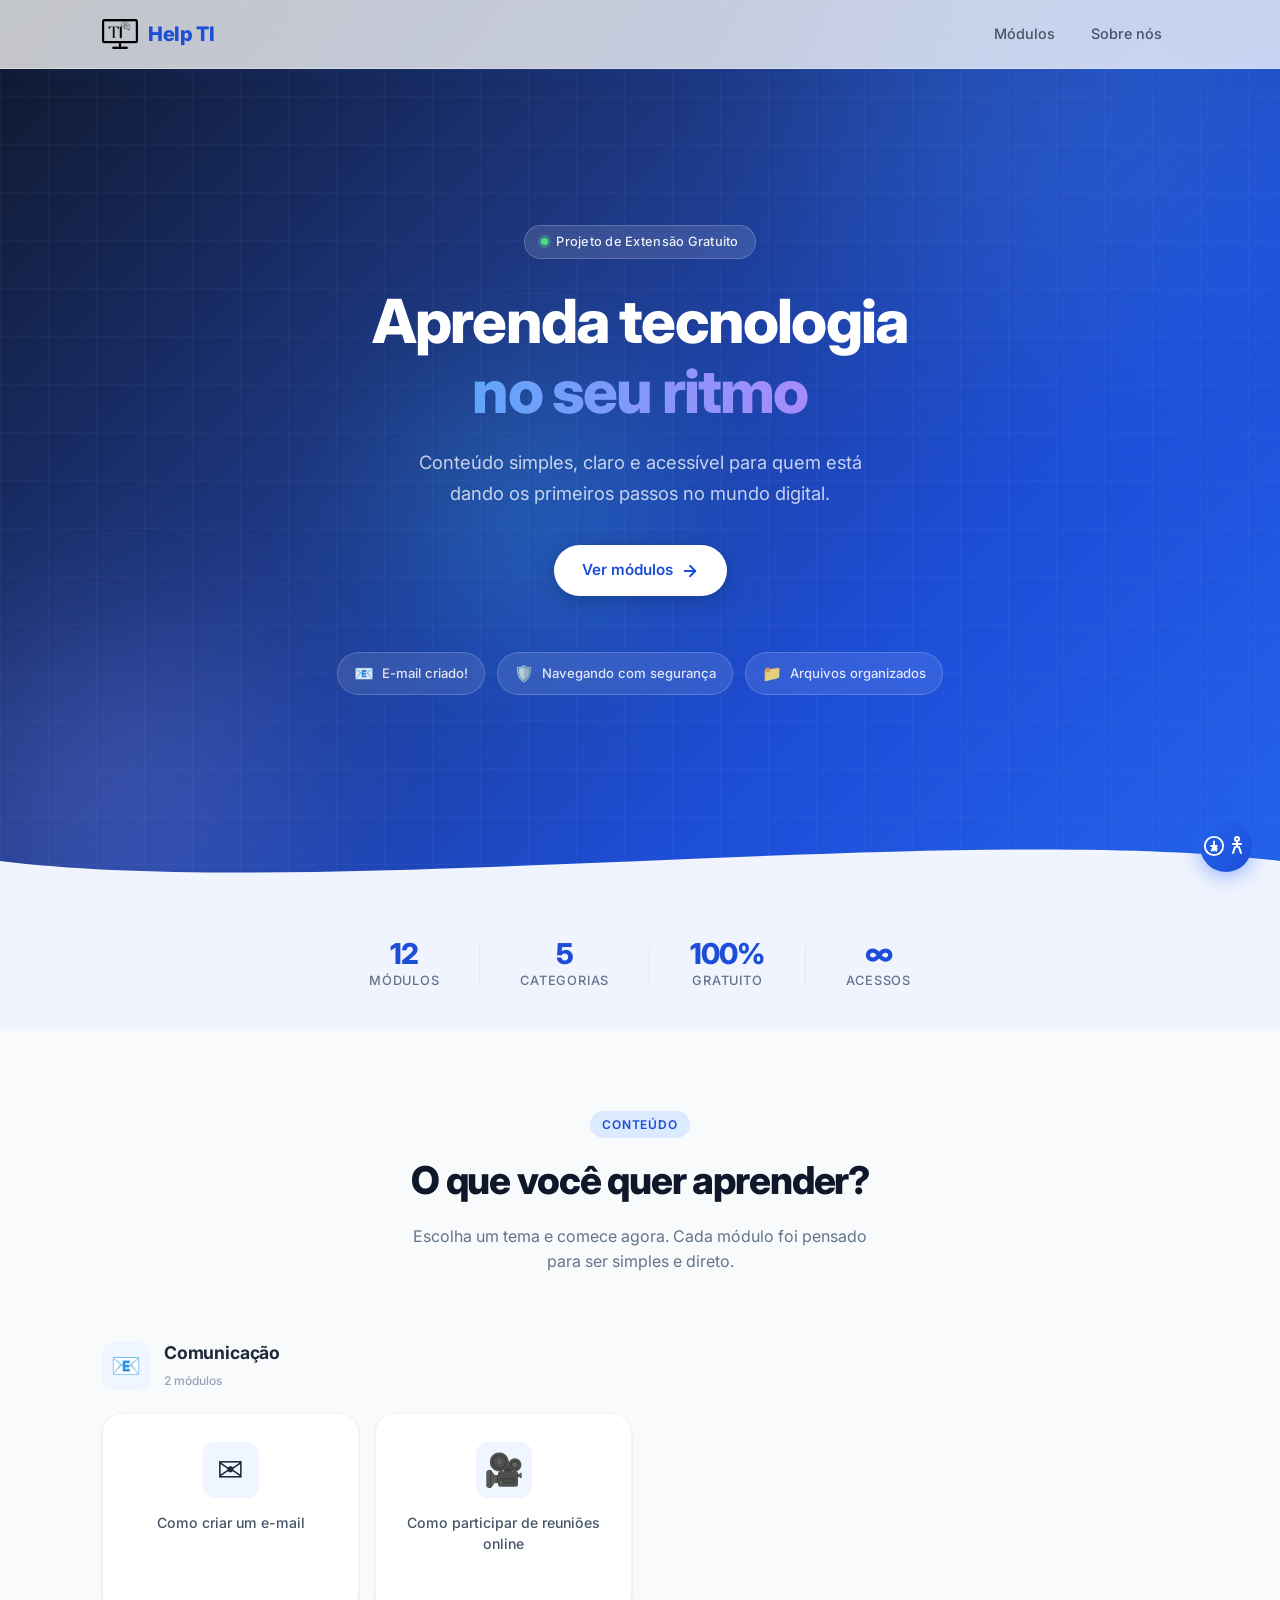
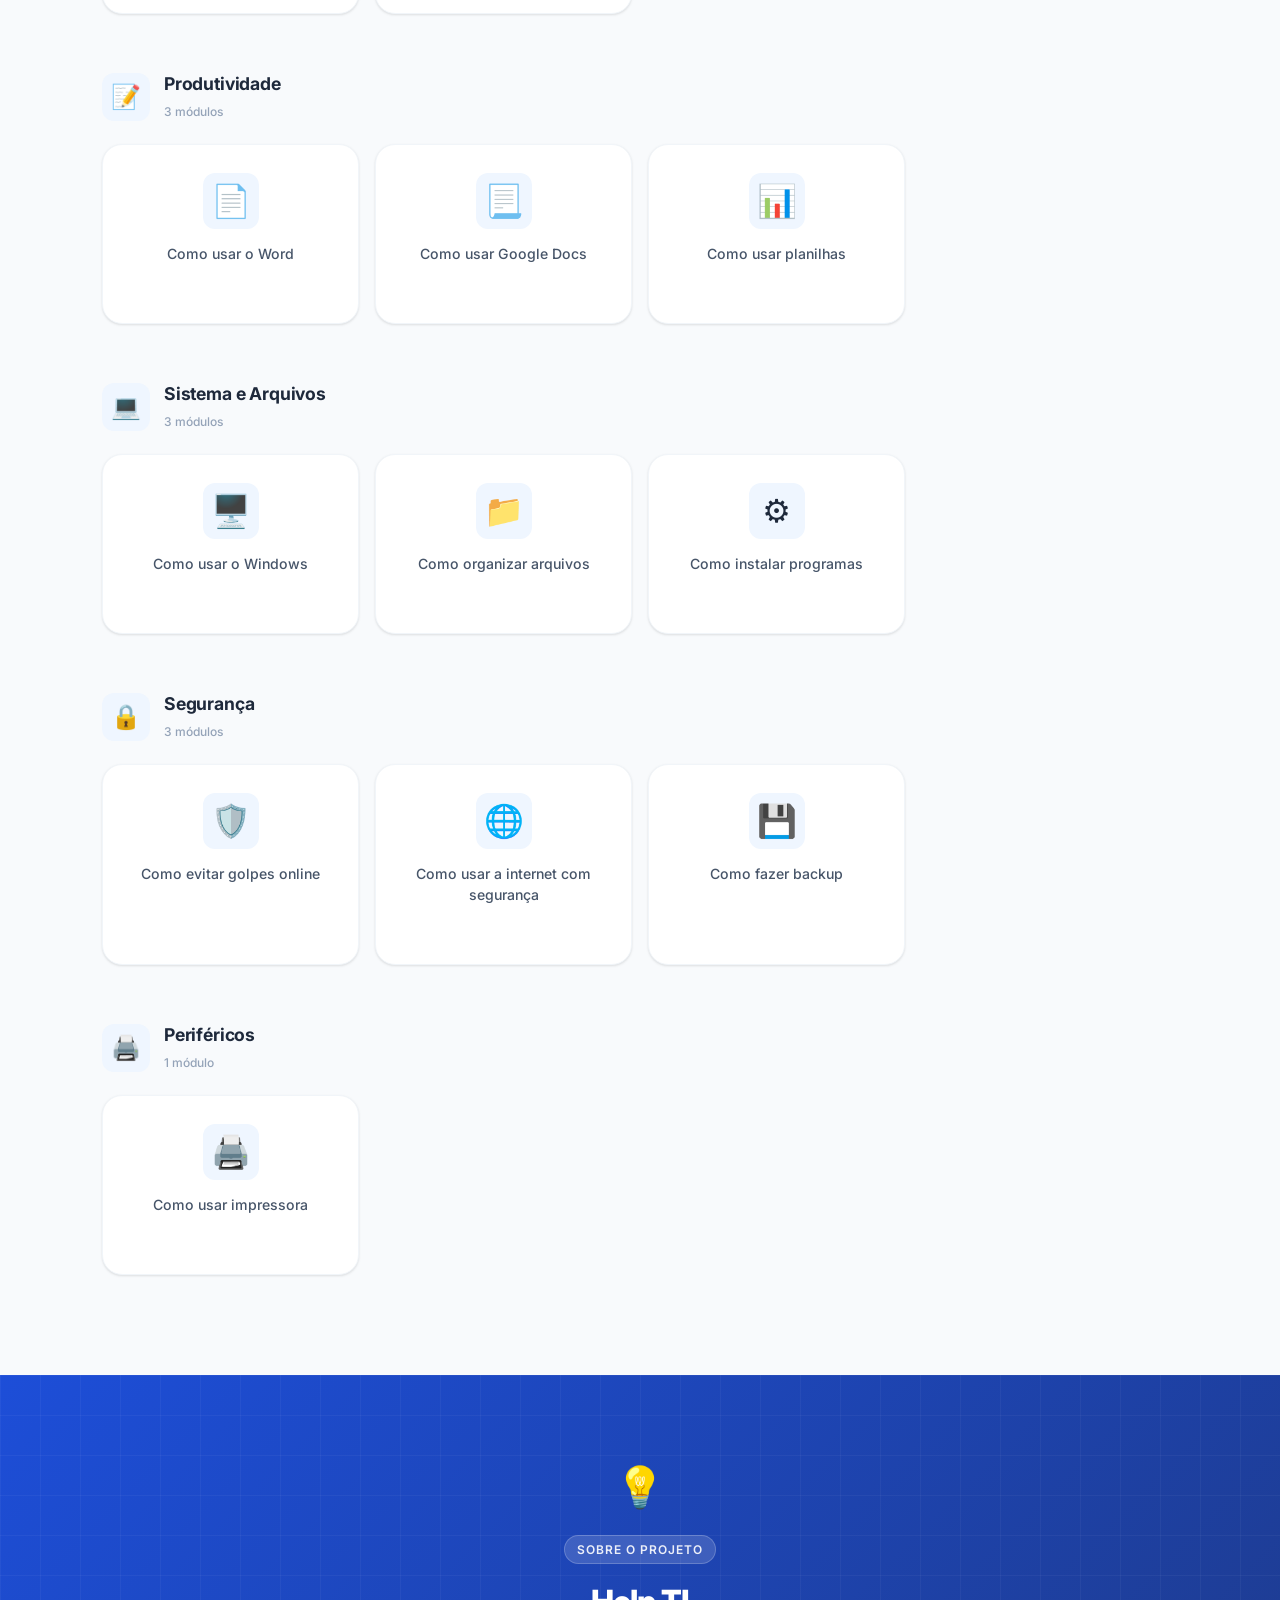
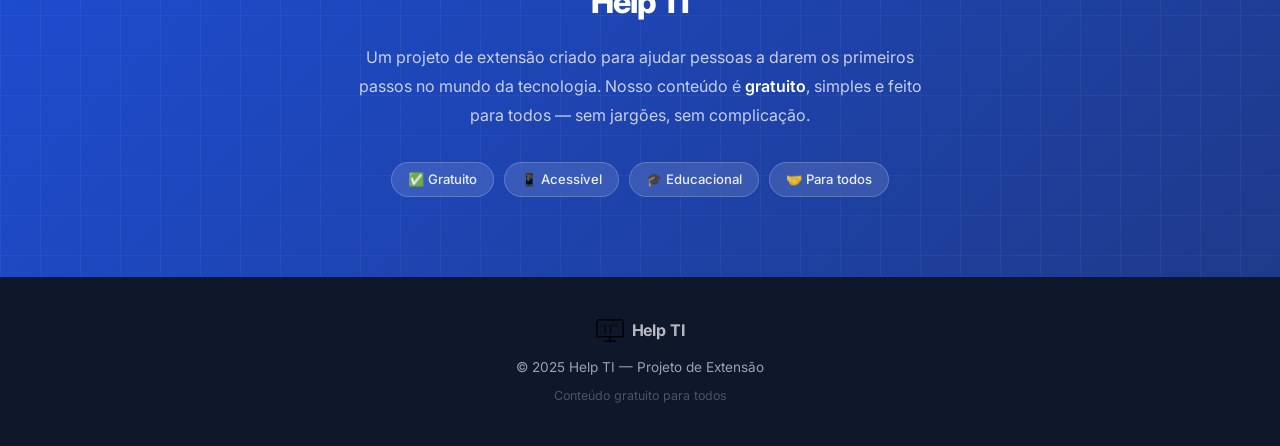
==== commit 72bdd33c: "Add files via upload" ====
--- a/index.html
+++ b/index.html
@@ -1,4 +1,4 @@
-<!DOCTYPE html>
+﻿<!DOCTYPE html>
 <html lang="pt-BR">
 <head>
   <meta charset="UTF-8" />
@@ -9,6 +9,7 @@
   <link rel="preconnect" href="https://fonts.googleapis.com" />
   <link rel="preconnect" href="https://fonts.gstatic.com" crossorigin />
   <link href="https://fonts.googleapis.com/css2?family=Inter:wght@400;500;600;700;800&display=swap" rel="stylesheet" />
+  <link rel="stylesheet" href="accessibility.css" />
 </head>
 <body>
 
@@ -271,5 +272,6 @@
   </footer>
 
   <script src="script.js"></script>
+  <script src="accessibility.js"></script>
 </body>
 </html>
--- a/accessibility.css
+++ b/accessibility.css
@@ -0,0 +1,846 @@
+/* ============================================================
+   HELP TI — Acessibilidade: painel + temas
+   ============================================================ */
+
+/* ===== TRANSIÇÃO GLOBAL DE TEMA ===== */
+html {
+  transition: background-color 0.3s ease, color 0.3s ease;
+}
+
+*, *::before, *::after {
+  transition-property: background-color, color, border-color, box-shadow;
+  transition-duration: 0.25s;
+  transition-timing-function: ease;
+}
+
+/* ===== FOCO ACESSÍVEL ===== */
+:focus-visible {
+  outline: 3px solid #2563eb;
+  outline-offset: 3px;
+  border-radius: 4px;
+  box-shadow: 0 0 0 5px rgba(37, 99, 235, 0.2);
+}
+
+.dark-mode :focus-visible,
+.high-contrast :focus-visible {
+  outline-color: #60a5fa;
+  box-shadow: 0 0 0 5px rgba(96, 165, 250, 0.3);
+}
+
+/* ===== MODO ESCURO ===== */
+.dark-mode {
+  --gray-50:  #0f172a;
+  --gray-100: #1e293b;
+  --gray-200: #334155;
+  --gray-300: #475569;
+  --gray-400: #64748b;
+  --gray-500: #94a3b8;
+  --gray-600: #cbd5e1;
+  --gray-700: #e2e8f0;
+  --gray-800: #f1f5f9;
+  --gray-900: #f8fafc;
+  --white:    #1e293b;
+
+  --shadow-sm: 0 1px 3px rgba(0,0,0,0.4);
+  --shadow-md: 0 4px 16px rgba(0,0,0,0.4);
+  --shadow-lg: 0 10px 40px rgba(0,0,0,0.5);
+}
+
+.dark-mode body {
+  background-color: #0f172a;
+  color: #e2e8f0;
+}
+
+.dark-mode #navbar {
+  background: rgba(15, 23, 42, 0.85);
+  border-bottom-color: rgba(255,255,255,0.08);
+}
+
+.dark-mode #navbar.scrolled {
+  background: rgba(15, 23, 42, 0.96);
+}
+
+.dark-mode .logo span {
+  color: #93c5fd;
+}
+
+.dark-mode .nav-link {
+  color: #94a3b8;
+}
+
+.dark-mode .nav-link:hover {
+  color: #93c5fd;
+  background: rgba(96, 165, 250, 0.1);
+}
+
+.dark-mode .card {
+  background: #1e293b;
+  border-color: #334155;
+}
+
+.dark-mode .card:hover {
+  border-color: #3b82f6;
+  box-shadow: 0 10px 40px rgba(0,0,0,0.5), 0 0 0 1px #1d4ed8;
+}
+
+.dark-mode .card-icon-wrap {
+  background: #0f172a;
+}
+
+.dark-mode .card:hover .card-icon-wrap {
+  background: #1e3a8a;
+}
+
+.dark-mode .card p {
+  color: #94a3b8;
+}
+
+.dark-mode .categoria-icon {
+  background: #1e293b;
+}
+
+.dark-mode .categoria-header h3 {
+  color: #e2e8f0;
+}
+
+.dark-mode .section-header h2 {
+  color: #f1f5f9;
+}
+
+.dark-mode .section-header p {
+  color: #64748b;
+}
+
+.dark-mode .stats {
+  background: #1e293b;
+}
+
+.dark-mode .stat-divider {
+  background: #334155;
+}
+
+.dark-mode .stat-item span {
+  color: #64748b;
+}
+
+.dark-mode footer {
+  background: #020617;
+}
+
+.dark-mode .dica {
+  background: #1e293b;
+  border-left-color: #3b82f6;
+  color: #cbd5e1;
+}
+
+.dark-mode .alerta {
+  background: #1c1008;
+  border-left-color: #f97316;
+  color: #cbd5e1;
+}
+
+.dark-mode .modulo-container .subtitulo {
+  color: #64748b;
+  border-bottom-color: #1e293b;
+}
+
+.dark-mode .modulo-container h2 {
+  color: #e2e8f0;
+}
+
+.dark-mode .modulo-container p,
+.dark-mode .modulo-container ol,
+.dark-mode .modulo-container ul {
+  color: #94a3b8;
+}
+
+.dark-mode .modulo-container strong {
+  color: #e2e8f0;
+}
+
+.dark-mode .sobre-page-body {
+  background: #1e293b;
+  box-shadow: 0 10px 40px rgba(0,0,0,0.5);
+}
+
+.dark-mode .sobre-page-body > p {
+  color: #94a3b8;
+}
+
+.dark-mode .sobre-page-body > p strong {
+  color: #f1f5f9;
+}
+
+.dark-mode .sobre-page-destaque {
+  background: #0f172a;
+  border-color: #1e3a8a;
+}
+
+.dark-mode .sobre-page-destaque p {
+  color: #94a3b8;
+}
+
+.dark-mode .sobre-foto-legenda {
+  color: #e2e8f0;
+}
+
+.dark-mode .sobre-foto-cargo {
+  color: #94a3b8;
+}
+
+.dark-mode .valor-item {
+  background: #0f172a;
+  border-color: #1e293b;
+}
+
+.dark-mode .valor-item strong {
+  color: #e2e8f0;
+}
+
+.dark-mode .valor-item p {
+  color: #64748b;
+}
+
+.dark-mode .mobile-menu {
+  background: rgba(15, 23, 42, 0.98);
+  border-top-color: #1e293b;
+}
+
+.dark-mode .mobile-link {
+  color: #94a3b8;
+}
+
+.dark-mode .mobile-link:hover {
+  background: rgba(96, 165, 250, 0.1);
+  color: #93c5fd;
+}
+
+/* ===== ALTO CONTRASTE ===== */
+.high-contrast {
+  filter: none !important;
+}
+
+.high-contrast body {
+  background-color: #000 !important;
+  color: #fff !important;
+}
+
+.high-contrast #navbar {
+  background: #000 !important;
+  border-bottom: 2px solid #ff0 !important;
+}
+
+.high-contrast .logo span,
+.high-contrast .nav-link,
+.high-contrast .mobile-link {
+  color: #ff0 !important;
+}
+
+.high-contrast .nav-link:hover,
+.high-contrast .mobile-link:hover {
+  background: #333 !important;
+  color: #fff !important;
+}
+
+.high-contrast .hero {
+  background: #000 !important;
+  border-bottom: 2px solid #ff0;
+}
+
+.high-contrast .hero-content h1,
+.high-contrast .hero-content p,
+.high-contrast .hero-badge {
+  color: #fff !important;
+  -webkit-text-fill-color: #fff !important;
+  background: none !important;
+}
+
+.high-contrast .btn-primary {
+  background: #ff0 !important;
+  color: #000 !important;
+  border: 2px solid #ff0 !important;
+}
+
+.high-contrast .floating-card {
+  background: #111 !important;
+  border-color: #ff0 !important;
+  color: #fff !important;
+}
+
+.high-contrast .stats {
+  background: #111 !important;
+  border-top: 1px solid #333;
+  border-bottom: 1px solid #333;
+}
+
+.high-contrast .stat-item strong {
+  color: #ff0 !important;
+}
+
+.high-contrast .stat-item span {
+  color: #fff !important;
+}
+
+.high-contrast .section-tag {
+  background: #333 !important;
+  color: #ff0 !important;
+  border-color: #ff0 !important;
+}
+
+.high-contrast .section-header h2,
+.high-contrast .categoria-header h3 {
+  color: #fff !important;
+}
+
+.high-contrast .section-header p,
+.high-contrast .categoria-count {
+  color: #ccc !important;
+}
+
+.high-contrast .categoria-icon {
+  background: #222 !important;
+}
+
+.high-contrast .card {
+  background: #111 !important;
+  border: 2px solid #555 !important;
+}
+
+.high-contrast .card:hover {
+  border-color: #ff0 !important;
+  box-shadow: none !important;
+}
+
+.high-contrast .card-icon-wrap {
+  background: #222 !important;
+}
+
+.high-contrast .card p {
+  color: #fff !important;
+}
+
+.high-contrast .card-arrow {
+  color: #ff0 !important;
+}
+
+.high-contrast .sobre {
+  background: #000 !important;
+  border-top: 2px solid #ff0;
+  border-bottom: 2px solid #ff0;
+}
+
+.high-contrast .sobre h2,
+.high-contrast .sobre p {
+  color: #fff !important;
+}
+
+.high-contrast .tag {
+  background: #222 !important;
+  border-color: #ff0 !important;
+  color: #ff0 !important;
+}
+
+.high-contrast footer {
+  background: #000 !important;
+  border-top: 2px solid #333;
+}
+
+.high-contrast .footer-copy,
+.high-contrast .footer-sub,
+.high-contrast .footer-logo span {
+  color: #ccc !important;
+}
+
+.high-contrast .dica {
+  background: #111 !important;
+  border-left-color: #60a5fa !important;
+  color: #fff !important;
+}
+
+.high-contrast .alerta {
+  background: #111 !important;
+  border-left-color: #f97316 !important;
+  color: #fff !important;
+}
+
+.high-contrast .modulo-container h1,
+.high-contrast .modulo-container h2 {
+  color: #fff !important;
+}
+
+.high-contrast .modulo-container p,
+.high-contrast .modulo-container ol,
+.high-contrast .modulo-container ul,
+.high-contrast .modulo-container .subtitulo {
+  color: #ccc !important;
+}
+
+.high-contrast .modulo-container strong {
+  color: #ff0 !important;
+}
+
+.high-contrast .modulo-container .voltar {
+  background: #222 !important;
+  color: #ff0 !important;
+  border: 1px solid #ff0 !important;
+}
+
+.high-contrast .sobre-page-hero {
+  background: #000 !important;
+}
+
+.high-contrast .sobre-page-header h1 {
+  color: #fff !important;
+}
+
+.high-contrast .sobre-page-body {
+  background: #111 !important;
+  border: 1px solid #333;
+}
+
+.high-contrast .sobre-page-body > p {
+  color: #ccc !important;
+}
+
+.high-contrast .sobre-page-body > p strong {
+  color: #ff0 !important;
+}
+
+.high-contrast .sobre-page-destaque {
+  background: #000 !important;
+  border-color: #ff0 !important;
+}
+
+.high-contrast .sobre-page-destaque p {
+  color: #ccc !important;
+}
+
+.high-contrast .sobre-page-destaque p strong {
+  color: #ff0 !important;
+}
+
+.high-contrast .sobre-foto-legenda {
+  color: #fff !important;
+}
+
+.high-contrast .sobre-foto-cargo {
+  color: #ccc !important;
+}
+
+.high-contrast .valor-item {
+  background: #111 !important;
+  border-color: #555 !important;
+}
+
+.high-contrast .valor-item strong {
+  color: #ff0 !important;
+}
+
+.high-contrast .valor-item p {
+  color: #ccc !important;
+}
+
+.high-contrast .sobre-page-content .voltar {
+  background: #222 !important;
+  color: #ff0 !important;
+  border-color: #ff0 !important;
+}
+
+/* ===== PAINEL DE ACESSIBILIDADE ===== */
+#a11y-widget {
+  position: fixed;
+  bottom: 28px;
+  right: 28px;
+  z-index: 9999;
+  font-family: 'Inter', 'Segoe UI', system-ui, sans-serif;
+}
+
+/* botão flutuante */
+#a11y-toggle {
+  width: 52px;
+  height: 52px;
+  border-radius: 50%;
+  background: linear-gradient(135deg, #2563eb, #1d4ed8);
+  color: #fff;
+  border: none;
+  cursor: pointer;
+  display: flex;
+  align-items: center;
+  justify-content: center;
+  box-shadow: 0 4px 20px rgba(37, 99, 235, 0.45);
+  transition: transform 0.2s ease, box-shadow 0.2s ease;
+  position: relative;
+  z-index: 2;
+}
+
+#a11y-toggle:hover {
+  transform: scale(1.08);
+  box-shadow: 0 6px 28px rgba(37, 99, 235, 0.6);
+}
+
+#a11y-toggle:focus-visible {
+  outline: 3px solid #fff;
+  outline-offset: 3px;
+}
+
+/* painel */
+#a11y-panel {
+  position: absolute;
+  bottom: 64px;
+  right: 0;
+  width: 260px;
+  background: #fff;
+  border-radius: 16px;
+  box-shadow: 0 8px 40px rgba(0,0,0,0.18), 0 2px 8px rgba(0,0,0,0.08);
+  border: 1px solid #e2e8f0;
+  overflow: hidden;
+
+  opacity: 0;
+  transform: translateY(12px) scale(0.97);
+  pointer-events: none;
+  transition: opacity 0.22s ease, transform 0.22s ease;
+}
+
+#a11y-panel.open {
+  opacity: 1;
+  transform: translateY(0) scale(1);
+  pointer-events: all;
+}
+
+/* header do painel */
+.a11y-panel-header {
+  display: flex;
+  align-items: center;
+  justify-content: space-between;
+  padding: 14px 16px 12px;
+  border-bottom: 1px solid #f1f5f9;
+  background: linear-gradient(135deg, #eff6ff, #dbeafe);
+}
+
+.a11y-panel-title {
+  display: flex;
+  align-items: center;
+  gap: 7px;
+  font-size: 0.82rem;
+  font-weight: 700;
+  color: #1d4ed8;
+  letter-spacing: 0.02em;
+  text-transform: uppercase;
+}
+
+#a11y-close {
+  background: none;
+  border: none;
+  cursor: pointer;
+  color: #64748b;
+  font-size: 0.9rem;
+  width: 28px;
+  height: 28px;
+  border-radius: 6px;
+  display: flex;
+  align-items: center;
+  justify-content: center;
+  transition: background 0.15s, color 0.15s;
+}
+
+#a11y-close:hover {
+  background: #e2e8f0;
+  color: #1e293b;
+}
+
+/* body do painel */
+.a11y-panel-body {
+  padding: 12px;
+  display: flex;
+  flex-direction: column;
+  gap: 8px;
+}
+
+/* botões de opção (toggle) */
+.a11y-option-btn {
+  display: flex;
+  align-items: center;
+  gap: 10px;
+  width: 100%;
+  padding: 11px 14px;
+  background: #f8fafc;
+  border: 1px solid #e2e8f0;
+  border-radius: 10px;
+  cursor: pointer;
+  font-size: 0.88rem;
+  font-weight: 500;
+  color: #334155;
+  text-align: left;
+  transition: background 0.15s, border-color 0.15s, color 0.15s;
+}
+
+.a11y-option-btn:hover {
+  background: #eff6ff;
+  border-color: #bfdbfe;
+  color: #1d4ed8;
+}
+
+.a11y-option-btn[aria-pressed="true"] {
+  background: #dbeafe;
+  border-color: #93c5fd;
+  color: #1d4ed8;
+}
+
+.a11y-btn-icon {
+  font-size: 1rem;
+  flex-shrink: 0;
+  width: 20px;
+  text-align: center;
+}
+
+.a11y-btn-label {
+  flex: 1;
+}
+
+/* indicador toggle */
+.a11y-toggle-indicator {
+  width: 32px;
+  height: 18px;
+  border-radius: 9px;
+  background: #cbd5e1;
+  position: relative;
+  flex-shrink: 0;
+  transition: background 0.2s;
+}
+
+.a11y-toggle-indicator::after {
+  content: '';
+  position: absolute;
+  top: 3px;
+  left: 3px;
+  width: 12px;
+  height: 12px;
+  border-radius: 50%;
+  background: #fff;
+  transition: transform 0.2s;
+  box-shadow: 0 1px 3px rgba(0,0,0,0.2);
+}
+
+.a11y-option-btn[aria-pressed="true"] .a11y-toggle-indicator {
+  background: #2563eb;
+}
+
+.a11y-option-btn[aria-pressed="true"] .a11y-toggle-indicator::after {
+  transform: translateX(14px);
+}
+
+/* controle de fonte */
+.a11y-font-control {
+  background: #f8fafc;
+  border: 1px solid #e2e8f0;
+  border-radius: 10px;
+  padding: 11px 14px;
+  display: flex;
+  flex-direction: column;
+  gap: 8px;
+}
+
+.a11y-font-title {
+  font-size: 0.82rem;
+  font-weight: 600;
+  color: #475569;
+}
+
+.a11y-font-row {
+  display: flex;
+  align-items: center;
+  gap: 8px;
+}
+
+.a11y-font-row button {
+  flex: 1;
+  padding: 7px 0;
+  background: #fff;
+  border: 1px solid #e2e8f0;
+  border-radius: 8px;
+  cursor: pointer;
+  font-size: 0.85rem;
+  font-weight: 700;
+  color: #2563eb;
+  transition: background 0.15s, border-color 0.15s;
+}
+
+.a11y-font-row button:hover:not(:disabled) {
+  background: #eff6ff;
+  border-color: #93c5fd;
+}
+
+.a11y-font-row button:disabled {
+  opacity: 0.35;
+  cursor: not-allowed;
+}
+
+#a11y-font-label {
+  flex: 0 0 44px;
+  text-align: center;
+  font-size: 0.82rem;
+  font-weight: 700;
+  color: #334155;
+}
+
+/* botão reset */
+.a11y-reset-btn {
+  width: 100%;
+  padding: 10px;
+  background: none;
+  border: 1px dashed #cbd5e1;
+  border-radius: 10px;
+  cursor: pointer;
+  font-size: 0.82rem;
+  font-weight: 500;
+  color: #64748b;
+  transition: background 0.15s, color 0.15s, border-color 0.15s;
+}
+
+.a11y-reset-btn:hover {
+  background: #fef2f2;
+  border-color: #fca5a5;
+  color: #dc2626;
+}
+
+/* ===== PAINEL NO MODO ESCURO ===== */
+.dark-mode #a11y-panel {
+  background: #1e293b;
+  border-color: #334155;
+  box-shadow: 0 8px 40px rgba(0,0,0,0.5);
+}
+
+.dark-mode .a11y-panel-header {
+  background: linear-gradient(135deg, #0f172a, #1e3a8a);
+  border-bottom-color: #334155;
+}
+
+.dark-mode #a11y-close {
+  color: #94a3b8;
+}
+
+.dark-mode #a11y-close:hover {
+  background: #334155;
+  color: #e2e8f0;
+}
+
+.dark-mode .a11y-option-btn {
+  background: #0f172a;
+  border-color: #334155;
+  color: #cbd5e1;
+}
+
+.dark-mode .a11y-option-btn:hover {
+  background: #1e3a8a;
+  border-color: #3b82f6;
+  color: #93c5fd;
+}
+
+.dark-mode .a11y-option-btn[aria-pressed="true"] {
+  background: #1e3a8a;
+  border-color: #3b82f6;
+  color: #93c5fd;
+}
+
+.dark-mode .a11y-font-control {
+  background: #0f172a;
+  border-color: #334155;
+}
+
+.dark-mode .a11y-font-title {
+  color: #94a3b8;
+}
+
+.dark-mode .a11y-font-row button {
+  background: #1e293b;
+  border-color: #334155;
+  color: #60a5fa;
+}
+
+.dark-mode .a11y-font-row button:hover:not(:disabled) {
+  background: #1e3a8a;
+  border-color: #3b82f6;
+}
+
+.dark-mode #a11y-font-label {
+  color: #e2e8f0;
+}
+
+.dark-mode .a11y-reset-btn {
+  border-color: #334155;
+  color: #64748b;
+}
+
+.dark-mode .a11y-reset-btn:hover {
+  background: #1c0a0a;
+  border-color: #7f1d1d;
+  color: #f87171;
+}
+
+/* ===== PAINEL NO ALTO CONTRASTE ===== */
+.high-contrast #a11y-toggle {
+  background: #ff0 !important;
+  color: #000 !important;
+  box-shadow: 0 4px 20px rgba(255,255,0,0.4) !important;
+}
+
+.high-contrast #a11y-panel {
+  background: #000 !important;
+  border: 2px solid #ff0 !important;
+}
+
+.high-contrast .a11y-panel-header {
+  background: #111 !important;
+  border-bottom-color: #ff0 !important;
+}
+
+.high-contrast .a11y-panel-title {
+  color: #ff0 !important;
+}
+
+.high-contrast .a11y-option-btn {
+  background: #111 !important;
+  border-color: #555 !important;
+  color: #fff !important;
+}
+
+.high-contrast .a11y-option-btn:hover,
+.high-contrast .a11y-option-btn[aria-pressed="true"] {
+  background: #222 !important;
+  border-color: #ff0 !important;
+  color: #ff0 !important;
+}
+
+.high-contrast .a11y-font-control {
+  background: #111 !important;
+  border-color: #555 !important;
+}
+
+.high-contrast .a11y-font-title,
+.high-contrast #a11y-font-label {
+  color: #fff !important;
+}
+
+.high-contrast .a11y-font-row button {
+  background: #222 !important;
+  border-color: #555 !important;
+  color: #ff0 !important;
+}
+
+.high-contrast .a11y-reset-btn {
+  border-color: #555 !important;
+  color: #ccc !important;
+}
+
+/* ===== RESPONSIVO DO PAINEL ===== */
+@media (max-width: 480px) {
+  #a11y-widget {
+    bottom: 20px;
+    right: 16px;
+  }
+
+  #a11y-panel {
+    width: calc(100vw - 32px);
+    right: 0;
+  }
+}
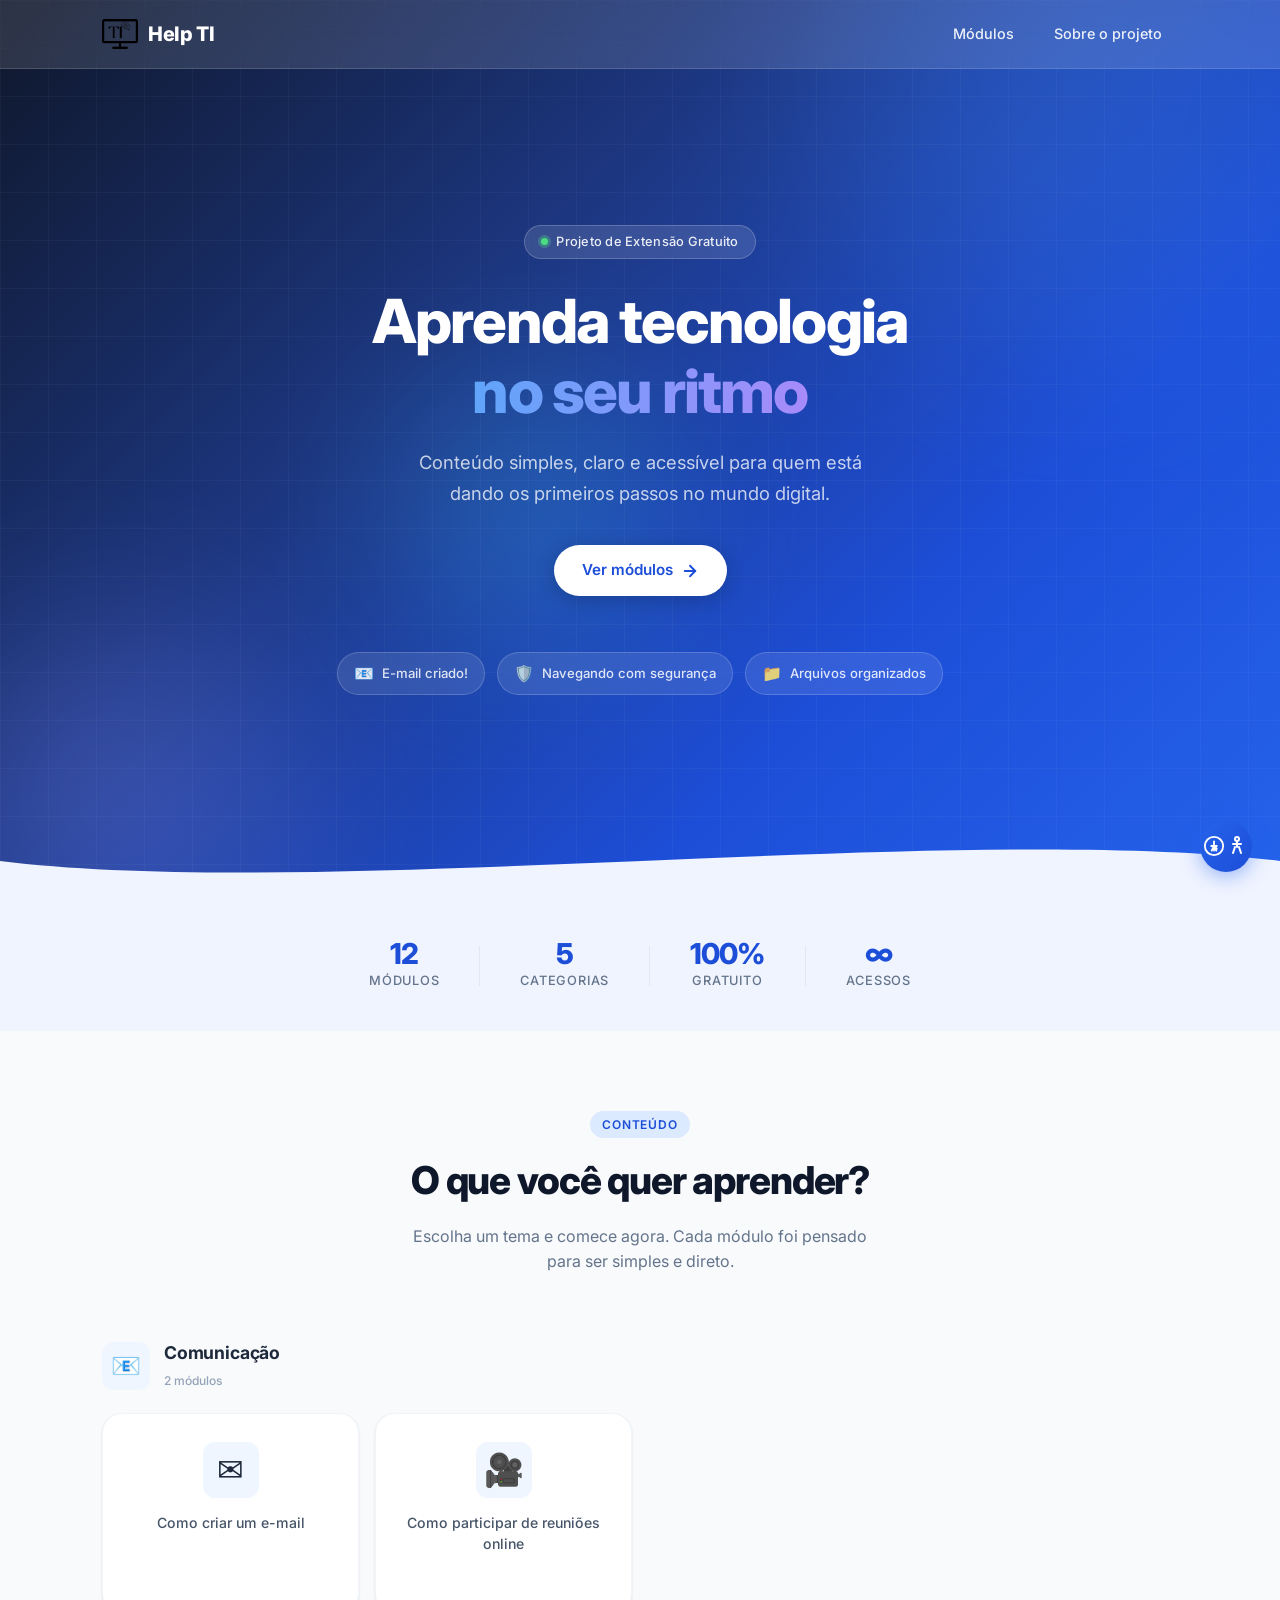
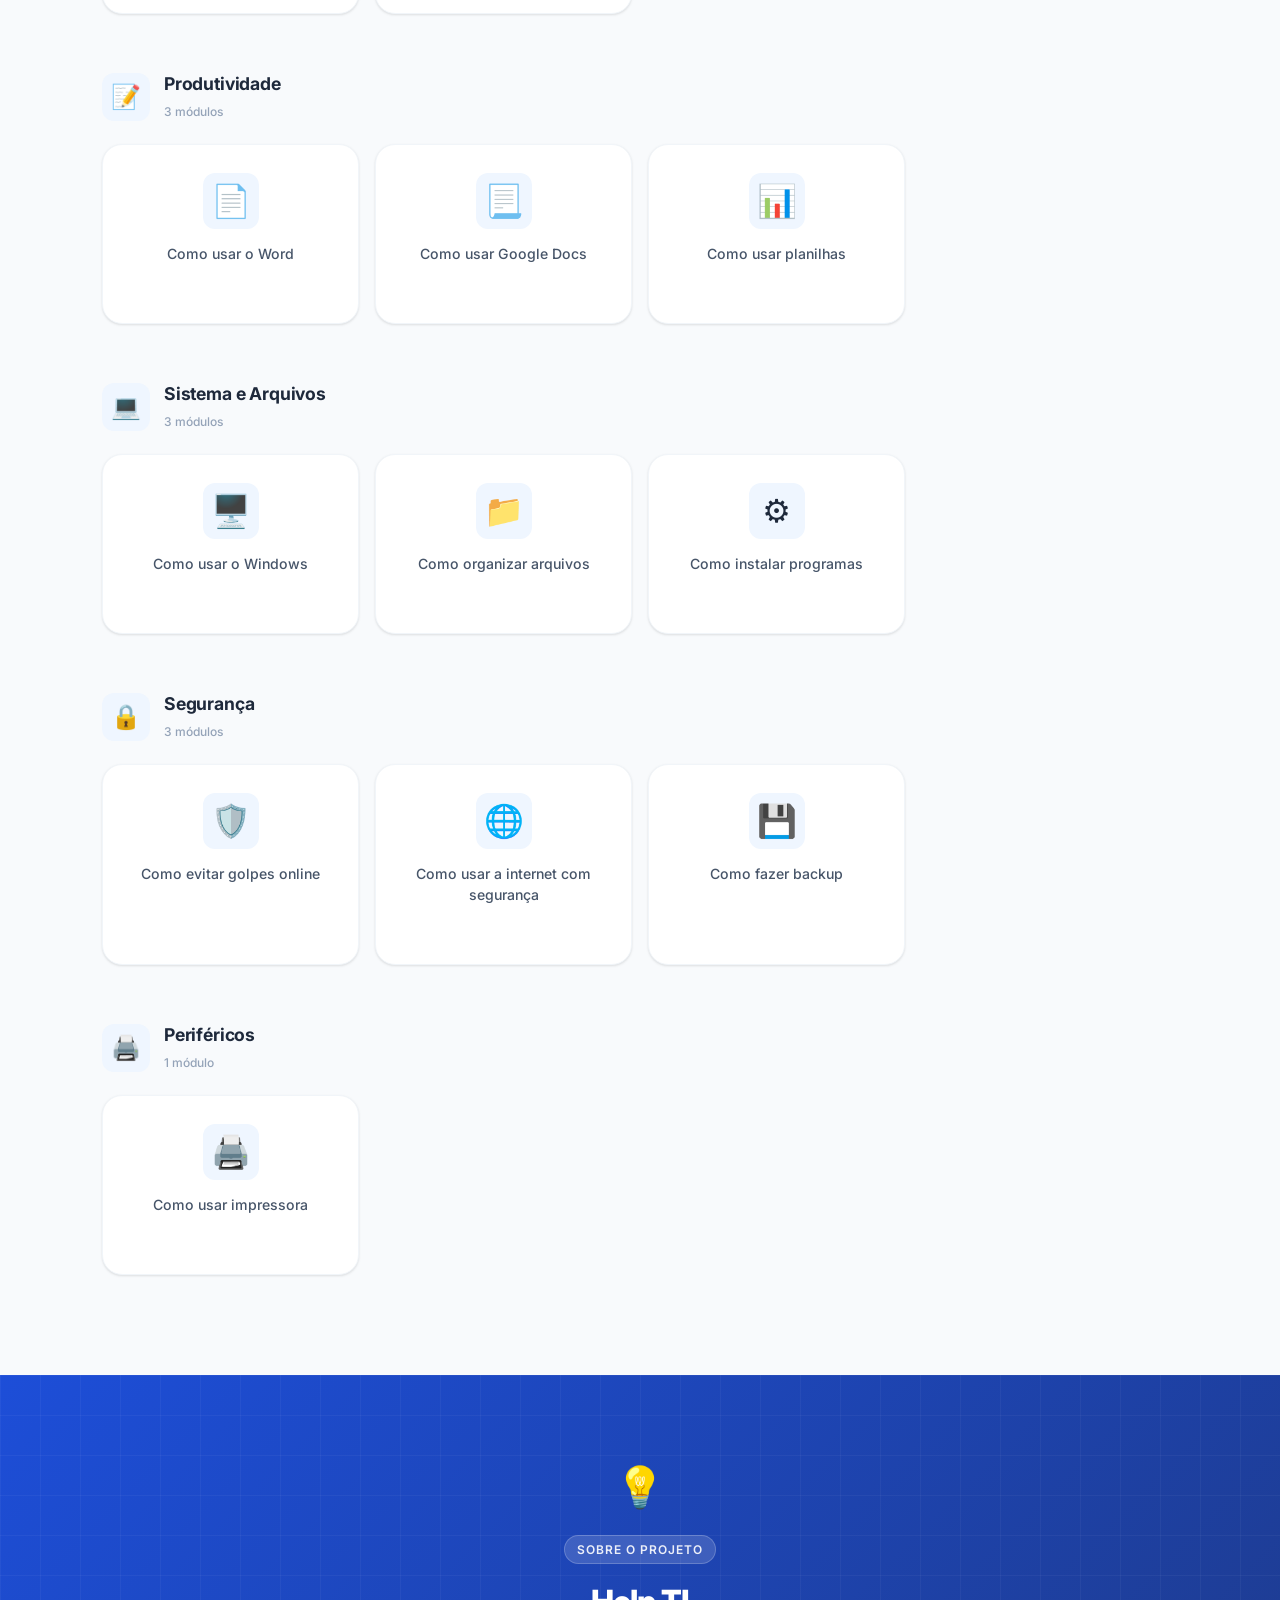
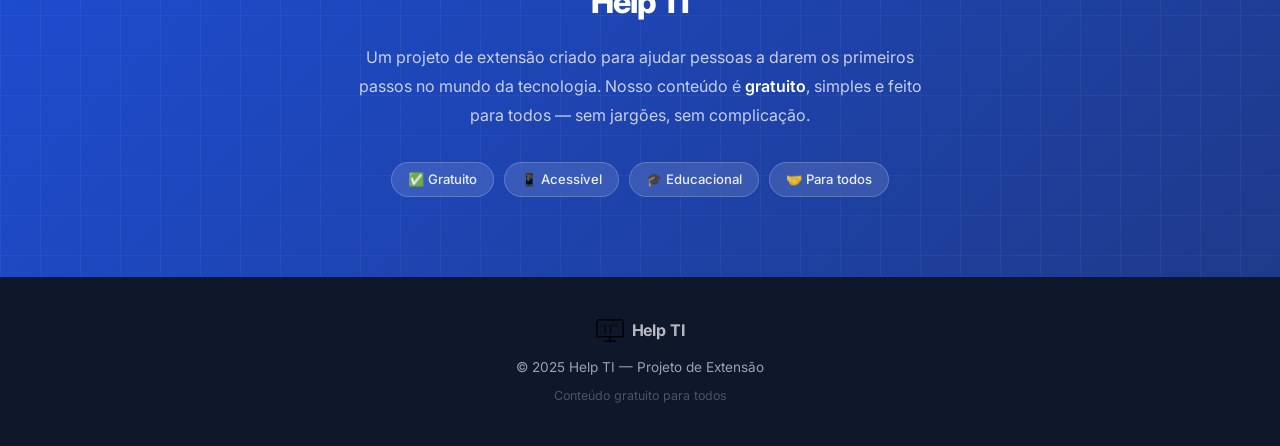
==== commit ec44fce1: "Add files via upload" ====
--- a/index.html
+++ b/index.html
@@ -5,24 +5,24 @@
   <meta name="viewport" content="width=device-width, initial-scale=1.0" />
   <title>Help TI — Aprenda tecnologia no seu ritmo</title>
   <link rel="stylesheet" href="style.css" />
-  <link rel="icon" href="Design sem nome.png" type="image/png" />
+  <link rel="icon" href="logo1.png" type="image/png" />
   <link rel="preconnect" href="https://fonts.googleapis.com" />
   <link rel="preconnect" href="https://fonts.gstatic.com" crossorigin />
   <link href="https://fonts.googleapis.com/css2?family=Inter:wght@400;500;600;700;800&display=swap" rel="stylesheet" />
-  <link rel="stylesheet" href="accessibility.css" />
+  <link rel="stylesheet" href="accessibility.css" />
 </head>
-<body>
+<body class="has-hero">
 
   <!-- NAVBAR -->
   <header id="navbar">
     <div class="header-inner">
       <a href="index.html" class="logo" aria-label="Help TI - Página inicial">
-        <img src="Design sem nome.png" alt="Logo Help TI" />
+        <img src="logo1.png" alt="Logo Help TI" />
         <span>Help TI</span>
       </a>
       <nav aria-label="Navegação principal">
         <a href="#modulos" class="nav-link">Módulos</a>
-        <a href="sobre.html" class="nav-link">Sobre nós</a>
+        <a href="sobre.html" class="nav-link">Sobre o projeto</a>
       </nav>
       <button class="menu-toggle" aria-label="Abrir menu" aria-expanded="false">
         <span></span><span></span><span></span>
@@ -31,7 +31,7 @@
     <!-- menu mobile -->
     <div class="mobile-menu" id="mobileMenu" aria-hidden="true">
       <a href="#modulos" class="mobile-link">Módulos</a>
-      <a href="sobre.html" class="mobile-link">Sobre nós</a>
+      <a href="sobre.html" class="mobile-link">Sobre o projeto</a>
     </div>
   </header>
 
@@ -263,7 +263,7 @@
   <footer>
     <div class="footer-inner">
       <div class="footer-logo">
-        <img src="Design sem nome.png" alt="Logo Help TI" />
+        <img src="logo1.png" alt="Logo Help TI" />
         <span>Help TI</span>
       </div>
       <p class="footer-copy">© 2025 Help TI — Projeto de Extensão</p>
@@ -272,6 +272,6 @@
   </footer>
 
   <script src="script.js"></script>
-  <script src="accessibility.js"></script>
+  <script src="accessibility.js"></script>
 </body>
 </html>
--- a/style.css
+++ b/style.css
@@ -94,10 +94,10 @@
   left: 0;
   right: 0;
   z-index: 200;
-  background: rgba(255, 255, 255, 0.75);
+  background: rgba(255, 255, 255, 0.92);
   backdrop-filter: blur(16px);
   -webkit-backdrop-filter: blur(16px);
-  border-bottom: 1px solid rgba(255,255,255,0.3);
+  border-bottom: 1px solid var(--gray-200);
   box-shadow: 0 1px 24px rgba(37, 99, 235, 0.08);
   transition: background var(--transition), box-shadow var(--transition);
 }
@@ -105,6 +105,37 @@
 #navbar.scrolled {
   background: rgba(255, 255, 255, 0.92);
   box-shadow: 0 2px 32px rgba(37, 99, 235, 0.12);
+}
+
+/* No index, o navbar começa translúcido sobre o hero azul */
+body.has-hero #navbar {
+  background: rgba(255, 255, 255, 0.12);
+  border-bottom-color: rgba(255, 255, 255, 0.15);
+  box-shadow: none;
+}
+
+body.has-hero #navbar.scrolled {
+  background: rgba(255, 255, 255, 0.92);
+  border-bottom-color: var(--gray-200);
+  box-shadow: 0 2px 32px rgba(37, 99, 235, 0.12);
+}
+
+/* Links no hero ficam brancos */
+body.has-hero #navbar:not(.scrolled) .nav-link {
+  color: rgba(255, 255, 255, 0.9);
+}
+
+body.has-hero #navbar:not(.scrolled) .nav-link:hover {
+  color: #ffffff;
+  background: rgba(255, 255, 255, 0.15);
+}
+
+body.has-hero #navbar:not(.scrolled) .logo span {
+  color: #ffffff;
+}
+
+body.has-hero #navbar:not(.scrolled) .menu-toggle span {
+  background: #ffffff;
 }
 
 .header-inner {
@@ -141,7 +172,7 @@
 nav {
   display: flex;
   align-items: center;
-  gap: 4px;
+  gap: 8px;
 }
 
 .nav-link {
@@ -1203,12 +1234,13 @@
   border: 4px solid var(--blue-100);
   box-shadow: 0 8px 32px rgba(37, 99, 235, 0.18);
   transition: transform var(--transition), box-shadow var(--transition);
-}
-
-.sobre-foto:hover {
-  transform: scale(1.04);
-  box-shadow: 0 12px 40px rgba(37, 99, 235, 0.28);
-}
+  pointer-events: none;
+  user-select: none;
+  -webkit-user-drag: none;
+  -webkit-user-select: none;
+}
+
+
 
 .sobre-foto-legenda {
   font-size: 0.82rem;
--- a/accessibility.css
+++ b/accessibility.css
@@ -51,13 +51,19 @@
   color: #e2e8f0;
 }
 
+/* ----- NAVBAR ----- */
 .dark-mode #navbar {
-  background: rgba(15, 23, 42, 0.85);
+  background: rgba(15, 23, 42, 0.95);
   border-bottom-color: rgba(255,255,255,0.08);
 }
 
 .dark-mode #navbar.scrolled {
-  background: rgba(15, 23, 42, 0.96);
+  background: rgba(15, 23, 42, 0.98);
+}
+
+.dark-mode body.has-hero #navbar:not(.scrolled) {
+  background: rgba(15, 23, 42, 0.3);
+  border-bottom-color: rgba(255,255,255,0.08);
 }
 
 .dark-mode .logo span {
@@ -65,7 +71,7 @@
 }
 
 .dark-mode .nav-link {
-  color: #94a3b8;
+  color: #cbd5e1;
 }
 
 .dark-mode .nav-link:hover {
@@ -73,9 +79,127 @@
   background: rgba(96, 165, 250, 0.1);
 }
 
+.dark-mode .mobile-menu {
+  background: rgba(15, 23, 42, 0.98);
+  border-top-color: #1e293b;
+}
+
+.dark-mode .mobile-link {
+  color: #cbd5e1;
+}
+
+.dark-mode .mobile-link:hover {
+  background: rgba(96, 165, 250, 0.1);
+  color: #93c5fd;
+}
+
+/* ----- HERO ----- */
+/* títulos: branco puro em qualquer fundo escuro */
+.dark-mode h1,
+.dark-mode h2,
+.dark-mode h3 {
+  color: #ffffff;
+}
+
+/* garante que o gradiente do hero-highlight não some */
+.dark-mode .hero-highlight {
+  background: linear-gradient(90deg, #93c5fd, #c4b5fd);
+  -webkit-background-clip: text;
+  -webkit-text-fill-color: transparent;
+  background-clip: text;
+}
+
+.dark-mode .hero-content > p {
+  color: rgba(255,255,255,0.75);
+}
+
+.dark-mode .hero-badge {
+  background: rgba(255,255,255,0.12);
+  border-color: rgba(255,255,255,0.2);
+  color: rgba(255,255,255,0.9);
+}
+
+.dark-mode .floating-card {
+  background: rgba(255,255,255,0.08);
+  border-color: rgba(255,255,255,0.15);
+  color: rgba(255,255,255,0.85);
+}
+
+/* ----- BOTÕES ----- */
+/* btn-primary: fundo branco, texto escuro — máximo contraste */
+.dark-mode .btn-primary {
+  background: #ffffff;
+  color: #0f172a;
+  box-shadow: 0 4px 20px rgba(0,0,0,0.35);
+}
+
+.dark-mode .btn-primary:hover {
+  background: #f1f5f9;
+  box-shadow: 0 8px 32px rgba(0,0,0,0.4);
+}
+
+/* btn-ghost no hero */
+.dark-mode .btn-ghost {
+  background: rgba(255,255,255,0.1);
+  color: #ffffff;
+  border-color: rgba(255,255,255,0.25);
+}
+
+.dark-mode .btn-ghost:hover {
+  background: rgba(255,255,255,0.18);
+}
+
+/* ----- SECTION TAG / BADGES ----- */
+.dark-mode .section-tag {
+  background: rgba(96, 165, 250, 0.2);
+  color: #93c5fd;
+  border: 1px solid rgba(96, 165, 250, 0.3);
+}
+
+/* ----- STATS ----- */
+.dark-mode .stats {
+  background: #1e293b;
+}
+
+.dark-mode .stat-item strong {
+  color: #93c5fd;
+}
+
+.dark-mode .stat-item span {
+  color: #94a3b8;
+}
+
+.dark-mode .stat-divider {
+  background: #334155;
+}
+
+/* ----- MÓDULOS / CATEGORIAS ----- */
+.dark-mode .section-header h2 {
+  color: #ffffff;
+}
+
+.dark-mode .section-header p {
+  color: #94a3b8;
+}
+
+.dark-mode .categoria-icon {
+  background: #1e293b;
+}
+
+.dark-mode .categoria-header h3 {
+  color: #f1f5f9;
+}
+
+/* "X módulos" — contraste reforçado */
+.dark-mode .categoria-count {
+  color: #94a3b8;
+}
+
+/* ----- CARDS ----- */
+/* fundo levemente mais claro que o body (#0f172a) + borda sutil */
 .dark-mode .card {
   background: #1e293b;
-  border-color: #334155;
+  border: 1px solid rgba(255, 255, 255, 0.1);
 }
 
 .dark-mode .card:hover {
@@ -92,39 +216,80 @@
 }
 
 .dark-mode .card p {
-  color: #94a3b8;
-}
-
-.dark-mode .categoria-icon {
-  background: #1e293b;
-}
-
-.dark-mode .categoria-header h3 {
+  color: #cbd5e1;
+}
+
+.dark-mode .card-arrow {
+  color: #60a5fa;
+}
+
+/* ----- SEÇÃO SOBRE (index) ----- */
+.dark-mode .sobre h2 {
+  color: #ffffff;
+}
+
+.dark-mode .sobre p {
+  color: rgba(255,255,255,0.75);
+}
+
+.dark-mode .sobre p strong {
+  color: #ffffff;
+}
+
+/* tags "✅ Gratuito" etc. */
+.dark-mode .tag {
+  background: rgba(255,255,255,0.1);
+  border-color: rgba(255,255,255,0.2);
   color: #e2e8f0;
 }
 
-.dark-mode .section-header h2 {
-  color: #f1f5f9;
-}
-
-.dark-mode .section-header p {
-  color: #64748b;
-}
-
-.dark-mode .stats {
-  background: #1e293b;
-}
-
-.dark-mode .stat-divider {
-  background: #334155;
-}
-
-.dark-mode .stat-item span {
-  color: #64748b;
-}
-
+/* ----- FOOTER ----- */
 .dark-mode footer {
   background: #020617;
+}
+
+.dark-mode .footer-copy,
+.dark-mode .footer-sub {
+  color: #64748b;
+}
+
+.dark-mode .footer-logo span {
+  color: rgba(255,255,255,0.5);
+}
+
+/* ----- PÁGINAS DE MÓDULO ----- */
+.dark-mode .modulo-container h1 {
+  color: #ffffff;
+}
+
+.dark-mode .modulo-container h2 {
+  color: #f1f5f9;
+}
+
+.dark-mode .modulo-container .subtitulo {
+  color: #94a3b8;
+  border-bottom-color: #1e293b;
+}
+
+.dark-mode .modulo-container p,
+.dark-mode .modulo-container ol,
+.dark-mode .modulo-container ul {
+  color: #94a3b8;
+}
+
+.dark-mode .modulo-container strong {
+  color: #e2e8f0;
+}
+
+/* botão "← Voltar" nas páginas de módulo */
+.dark-mode .modulo-container .voltar {
+  background: rgba(255,255,255,0.1);
+  color: #93c5fd;
+  border: 1px solid rgba(255,255,255,0.15);
+}
+
+.dark-mode .modulo-container .voltar:hover {
+  background: rgba(255,255,255,0.16);
 }
 
 .dark-mode .dica {
@@ -139,27 +304,34 @@
   color: #cbd5e1;
 }
 
-.dark-mode .modulo-container .subtitulo {
-  color: #64748b;
-  border-bottom-color: #1e293b;
-}
-
-.dark-mode .modulo-container h2 {
-  color: #e2e8f0;
-}
-
-.dark-mode .modulo-container p,
-.dark-mode .modulo-container ol,
-.dark-mode .modulo-container ul {
-  color: #94a3b8;
-}
-
-.dark-mode .modulo-container strong {
-  color: #e2e8f0;
-}
-
+/* ----- PÁGINA SOBRE NÓS ----- */
+/* hero da página sobre */
+.dark-mode .sobre-page-header h1 {
+  color: #ffffff;
+}
+
+/* badge "Projeto de Extensão" */
+.dark-mode .sobre-page-header .section-tag {
+  background: rgba(255,255,255,0.15);
+  color: #ffffff;
+  border-color: rgba(255,255,255,0.25);
+}
+
+/* botão "← Voltar para o início" */
+.dark-mode .sobre-page-content .voltar {
+  background: rgba(255,255,255,0.12);
+  color: #ffffff;
+  border-color: rgba(255,255,255,0.2);
+}
+
+.dark-mode .sobre-page-content .voltar:hover {
+  background: rgba(255,255,255,0.2);
+}
+
+/* card branco do corpo */
 .dark-mode .sobre-page-body {
   background: #1e293b;
+  border: 1px solid rgba(255,255,255,0.1);
   box-shadow: 0 10px 40px rgba(0,0,0,0.5);
 }
 
@@ -171,48 +343,41 @@
   color: #f1f5f9;
 }
 
+/* destaque acadêmico */
 .dark-mode .sobre-page-destaque {
   background: #0f172a;
-  border-color: #1e3a8a;
+  border-color: rgba(96,165,250,0.3);
 }
 
 .dark-mode .sobre-page-destaque p {
   color: #94a3b8;
 }
 
+.dark-mode .sobre-page-destaque p strong {
+  color: #93c5fd;
+}
+
+/* foto */
 .dark-mode .sobre-foto-legenda {
-  color: #e2e8f0;
+  color: #f1f5f9;
 }
 
 .dark-mode .sobre-foto-cargo {
   color: #94a3b8;
 }
 
+/* cards de valores */
 .dark-mode .valor-item {
   background: #0f172a;
-  border-color: #1e293b;
+  border: 1px solid rgba(255,255,255,0.1);
 }
 
 .dark-mode .valor-item strong {
-  color: #e2e8f0;
+  color: #f1f5f9;
 }
 
 .dark-mode .valor-item p {
   color: #64748b;
-}
-
-.dark-mode .mobile-menu {
-  background: rgba(15, 23, 42, 0.98);
-  border-top-color: #1e293b;
-}
-
-.dark-mode .mobile-link {
-  color: #94a3b8;
-}
-
-.dark-mode .mobile-link:hover {
-  background: rgba(96, 165, 250, 0.1);
-  color: #93c5fd;
 }
 
 /* ===== ALTO CONTRASTE ===== */
